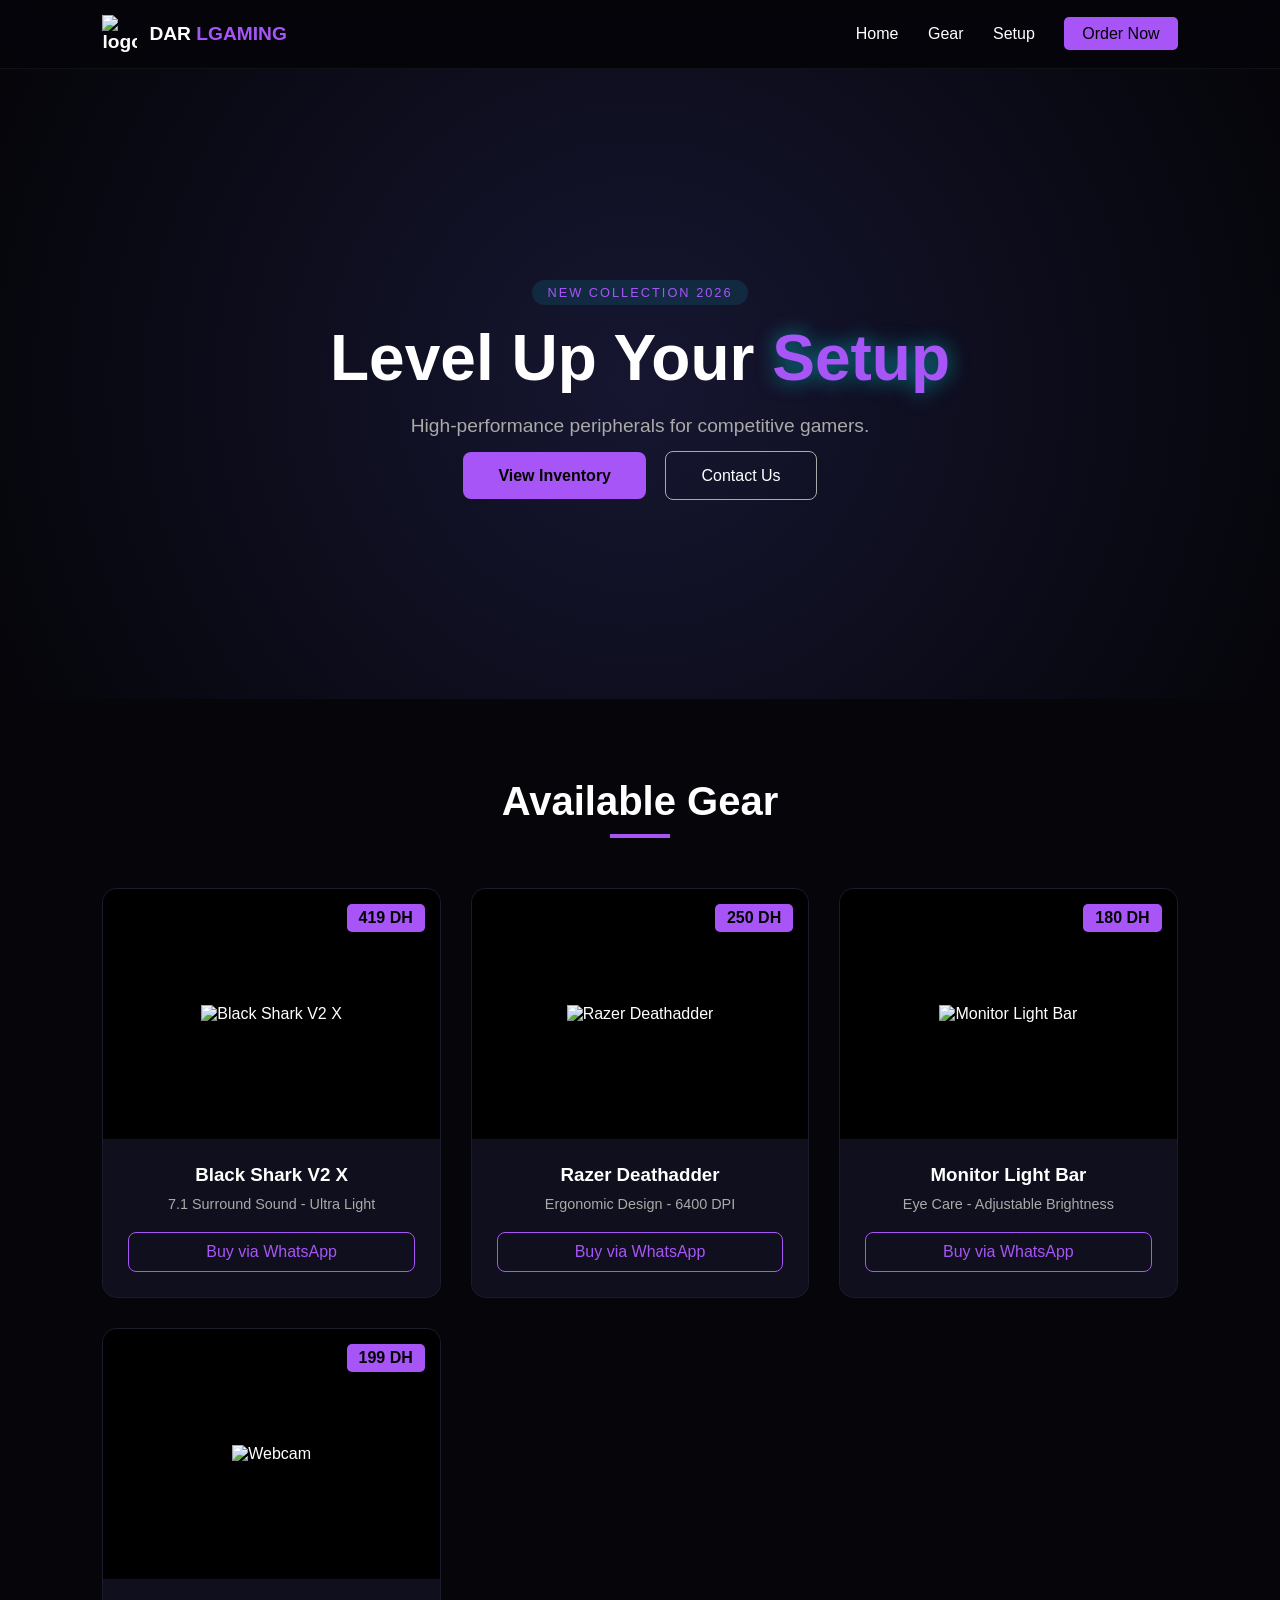
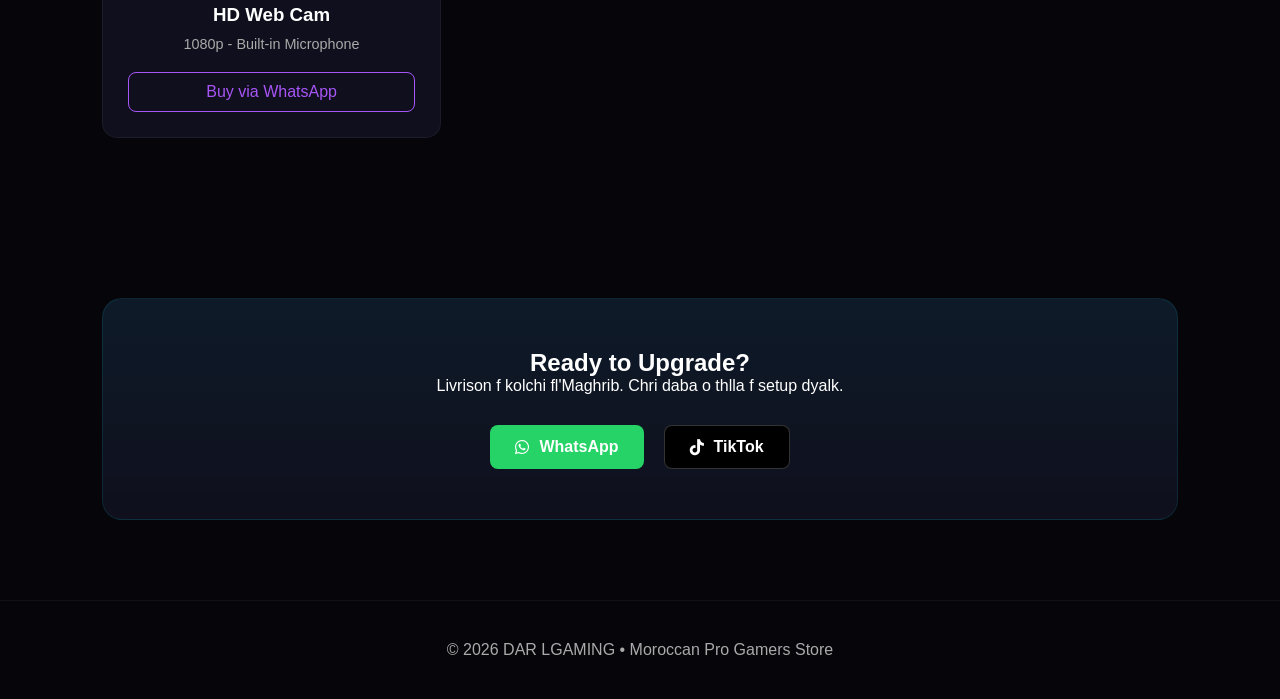
==== index.html @ 004c63e3 "Add files via upload" ====
<!DOCTYPE html>
<html lang="en">
<head>
    <link rel="icon" type="image/logo1.jpeg" href="images/logo1.jpeg">
    <meta charset="UTF-8">
    <meta name="viewport" content="width=device-width, initial-scale=1.0">
    <title>Dar Lgaming </title>
    <link rel="stylesheet" href="style.css">
    <link rel="stylesheet" href="https://cdnjs.cloudflare.com/ajax/libs/font-awesome/6.0.0/css/all.min.css">
</head>
<body>

    <header>
        <div class="logo">
            <img src="images/logo1.jpeg" alt="logo">
            <span>DAR <span class="accent">LGAMING</span></span>
        </div>
        <nav>
            <a href="#">Home</a>
            <a href="#gear">Gear</a>
            <a href="#setup">Setup</a>
            <a href="https://wa.me/212703261093" class="cta-nav" target="_blank">Order Now</a>
        </nav>
    </header>

    <section class="hero">
        <div class="hero-content">
            <span class="badge">New Collection 2026</span>
            <h1>Level Up Your <span class="glow-text">Setup</span></h1>
            <p>High-performance peripherals for competitive gamers.</p>
            <div class="hero-btns">
                <a href="#gear" class="btn-primary">View Inventory</a>
                <a href="#contact" class="btn-secondary">Contact Us</a>
            </div>
        </div>
    </section>

    <section class="inventory" id="gear">
        <div class="section-header">
            <h2>Available Gear</h2>
            <div class="underline"></div>
        </div>

        <div class="product-grid">
            <div class="product-card">
                <div class="product-img">
                    <img src="images/headsetrazer.png" alt="Black Shark V2 X">
                    <span class="price">419 DH</span>
                </div>
                <div class="product-info">
                    <h3>Black Shark V2 X</h3>
                    <p>7.1 Surround Sound - Ultra Light</p>
                    <a href="https://wa.me/212703261093?text=Bghit Black Shark V2 X" class="buy-btn">Buy via WhatsApp</a>
                </div>
            </div>

            <div class="product-card">
                <div class="product-img">
                    <img src="images/mouserazer.png" alt="Razer Deathadder">
                    <span class="price">250 DH</span>
                </div>
                <div class="product-info">
                    <h3>Razer Deathadder</h3>
                    <p>Ergonomic Design - 6400 DPI</p>
                    <a href="https://wa.me/212703261093?text=Bghit Razer Deathadder" class="buy-btn">Buy via WhatsApp</a>
                </div>
            </div>

            <div class="product-card">
                <div class="product-img">
                    <img src="images/monitorlightbar.png" alt="Monitor Light Bar">
                    <span class="price">180 DH</span>
                </div>
                <div class="product-info">
                    <h3>Monitor Light Bar</h3>
                    <p>Eye Care - Adjustable Brightness</p>
                    <a href="https://wa.me/212703261093?text=Bghit Light Bar" class="buy-btn">Buy via WhatsApp</a>
                </div>
            </div>

            <div class="product-card">
                <div class="product-img">
                    <img src="images/webcam.png" alt="Webcam">
                    <span class="price">199 DH</span>
                </div>
                <div class="product-info">
                    <h3>HD Web Cam</h3>
                    <p>1080p - Built-in Microphone</p>
                    <a href="https://wa.me/212703261093?text=Bghit Web Cam" class="buy-btn">Buy via WhatsApp</a>
                </div>
            </div>
        </div>
    </section>

   <section class="contact" id="contact">
    <div class="contact-card">
        <h2>Ready to Upgrade?</h2>
        <p>Livrison f kolchi fl'Maghrib. Chri daba o thlla f setup dyalk.</p>
        
        <div class="social-links">
            <a href="https://wa.me/212703261093" target="_blank" class="whatsapp-btn">
                <i class="fab fa-whatsapp"></i> WhatsApp
            </a>

            <a href="https://www.tiktok.com/@darlgaming01" target="_blank" class="tiktok-btn">
                <i class="fab fa-tiktok"></i> TikTok
            </a>
        </div>
    </div>
</section>

    <footer>
        <p>© 2026 DAR LGAMING • Moroccan Pro Gamers Store</p>
    </footer>

</body>
</html>
---- style.css ----
:root {
    --bg-color: #05050a;
    --card-bg: #0f0f1d;
    --accent: #a855f7;
    --text-main: #ffffff;
    --text-dim: #aaa;
    --transition: 0.3s ease;
}

* {
    margin: 0;
    padding: 0;
    box-sizing: border-box;
    font-family: 'Segoe UI', Roboto, sans-serif;
    scroll-behavior: smooth;
}

body {
    background: var(--bg-color);
    color: var(--text-main);
}

/* HEADER */
header {
    display: flex;
    justify-content: space-between;
    align-items: center;
    padding: 15px 8%;
    background: rgba(5, 5, 10, 0.9);
    backdrop-filter: blur(15px);
    position: sticky;
    top: 0;
    z-index: 1000;
    border-bottom: 1px solid rgba(255, 255, 255, 0.05);
}

.logo {
    display: flex;
    align-items: center;
    gap: 12px;
    font-size: 1.2rem;
    font-weight: 800;
}

.logo img { width: 35px; }
.accent { color: var(--accent); }

nav a {
    color: var(--text-main);
    text-decoration: none;
    margin-left: 25px;
    font-weight: 500;
    transition: var(--transition);
}

nav a:hover { color: var(--accent); }

.cta-nav {
    background: var(--accent);
    color: #000;
    padding: 8px 18px;
    border-radius: 5px;
}

/* HERO */
.hero {
    height: 70vh;
    background: radial-gradient(circle at center, #161631 0%, #05050a 100%);
    display: flex;
    align-items: center;
    justify-content: center;
    text-align: center;
    padding: 0 20px;
}

.badge {
    background: rgba(0, 245, 255, 0.1);
    color: var(--accent);
    padding: 5px 15px;
    border-radius: 20px;
    font-size: 0.8rem;
    text-transform: uppercase;
    letter-spacing: 2px;
}

.hero h1 {
    font-size: clamp(2.5rem, 6vw, 4rem);
    margin: 20px 0;
}

.glow-text {
    color: var(--accent);
    text-shadow: 0 0 20px rgba(0, 245, 255, 0.5);
}

.hero p {
    color: var(--text-dim);
    font-size: 1.2rem;
    margin-bottom: 30px;
}

.btn-primary {
    padding: 15px 35px;
    background: var(--accent);
    color: #000;
    text-decoration: none;
    font-weight: bold;
    border-radius: 8px;
    margin-right: 15px;
    transition: var(--transition);
}

.btn-secondary {
    padding: 15px 35px;
    border: 1px solid var(--text-dim);
    color: white;
    text-decoration: none;
    border-radius: 8px;
    transition: var(--transition);
}

.btn-primary:hover { transform: translateY(-3px); box-shadow: 0 10px 20px rgba(0, 245, 255, 0.3); }

/* INVENTORY GRID */
.inventory { padding: 80px 8%; }

.section-header {
    text-align: center;
    margin-bottom: 50px;
}

.section-header h2 { font-size: 2.5rem; }

.underline {
    width: 60px;
    height: 4px;
    background: var(--accent);
    margin: 10px auto;
}

.product-grid {
    display: grid;
    grid-template-columns: repeat(auto-fit, minmax(280px, 1fr));
    gap: 30px;
}

.product-card {
    background: var(--card-bg);
    border-radius: 15px;
    overflow: hidden;
    border: 1px solid rgba(255, 255, 255, 0.05);
    transition: var(--transition);
}

.product-card:hover {
    transform: translateY(-10px);
    border-color: var(--accent);
}

.product-img {
    height: 250px;
    background: #000;
    position: relative;
    display: flex;
    align-items: center;
    justify-content: center;
}

.product-img img {
    max-width: 80%;
    max-height: 80%;
    object-fit: contain;
}

.price {
    position: absolute;
    top: 15px;
    right: 15px;
    background: var(--accent);
    color: #000;
    font-weight: bold;
    padding: 5px 12px;
    border-radius: 5px;
}

.product-info { padding: 25px; text-align: center; }

.product-info h3 { margin-bottom: 10px; }

.product-info p {
    color: var(--text-dim);
    font-size: 0.9rem;
    margin-bottom: 20px;
}

.buy-btn {
    display: block;
    background: transparent;
    border: 1px solid var(--accent);
    color: var(--accent);
    text-decoration: none;
    padding: 10px;
    border-radius: 8px;
    transition: var(--transition);
}

.buy-btn:hover {
    background: var(--accent);
    color: #000;
}

/* CONTACT */
.contact { padding: 80px 8%; }
.contact-card {
    background: linear-gradient(rgba(0,245,255,0.05), rgba(0,0,0,0)), var(--card-bg);
    padding: 50px;
    border-radius: 20px;
    text-align: center;
    border: 1px solid rgba(0, 245, 255, 0.1);
}

.whatsapp-float-btn {
    display: inline-block;
    margin-top: 25px;
    background: #25D366;
    color: white;
    padding: 15px 30px;
    border-radius: 50px;
    text-decoration: none;
    font-weight: bold;
    font-size: 1.1rem;
}

footer {
    text-align: center;
    padding: 40px;
    border-top: 1px solid rgba(255, 255, 255, 0.05);
    color: var(--text-dim);
}
.social-links {
    display: flex;
    justify-content: center;
    gap: 20px;
    margin-top: 30px;
}

.whatsapp-btn, .tiktok-btn {
    display: flex;
    align-items: center;
    gap: 10px;
    padding: 12px 25px;
    border-radius: 8px; /* Khana normal kif knti baghi */
    text-decoration: none;
    font-weight: bold;
    font-size: 1rem;
    transition: var(--transition);
    color: white;
}

.whatsapp-btn {
    background-color: #25D366;
}

.tiktok-btn {
    background-color: #000;
    border: 1px solid rgba(255, 255, 255, 0.2);
}

.whatsapp-btn:hover, .tiktok-btn:hover {
    transform: translateY(-3px);
    box-shadow: 0 5px 15px rgba(0, 0, 0, 0.3);
}

/* Bach i-jiw wa7ed t-7t wa7ed f tilifoun */
@media (max-width: 768px) {
    .social-links {
        flex-direction: column;
        align-items: center;
    }
    .whatsapp-btn, .tiktok-btn {
        width: 100%;
        max-width: 250px;
        justify-content: center;
    }
}

/* --- RESPONSIVE SETTINGS --- */

@media (max-width: 768px) {
    /* 1. Header: sgher l-padding bach l-menu i-ban m-organisé */
    header {
        padding: 15px 5%;
    }

    .logo span {
        font-size: 0.9rem; /* sgher smya dyal shop chwiya */
    }

    nav a {
        margin-left: 10px;
        font-size: 0.75rem;
    }

    /* 2. Hero: sgher l-ktiba hit f tilifoun kat-welli kbira bezzaf */
    .hero {
        height: 60vh; /* qesser l-hero f mobile */
        clip-path: none; /* 7iyd l-zawiya m3wja f mobile bach t-bqa tswira bayna */
        padding-top: 50px;
    }

    .glow-text {
        font-size: 2rem; /* sgher l-ktiba dyal "Level Up Your Setup" */
    }

    .hero p {
        font-size: 0.9rem;
        padding: 0 15px;
    }

    .hero-btns {
        display: flex;
        flex-direction: column; /* buttons wa7ed t-7t wa7ed f mobile */
        gap: 15px;
        align-items: center;
    }

    .btn-primary {
        width: 80%; /* buttons i-welliw kbar */
        padding: 12px;
    }

    /* 3. Inventory: Cards i-welliw wa7ed t-7t wa7ed */
    .inventory {
        padding: 40px 5%;
    }

    .product-grid {
        grid-template-columns: 1fr; /* Card wa7da f kol ster */
        gap: 20px;
    }

    .product-card {
        clip-path: none; /* 7iyd l-zawiya m3wja l-cards f mobile bach l-content i-welli clear */
    }

    /* 4. Contact */
    .contact-card {
        padding: 30px 15px;
        clip-path: none;
    }
}
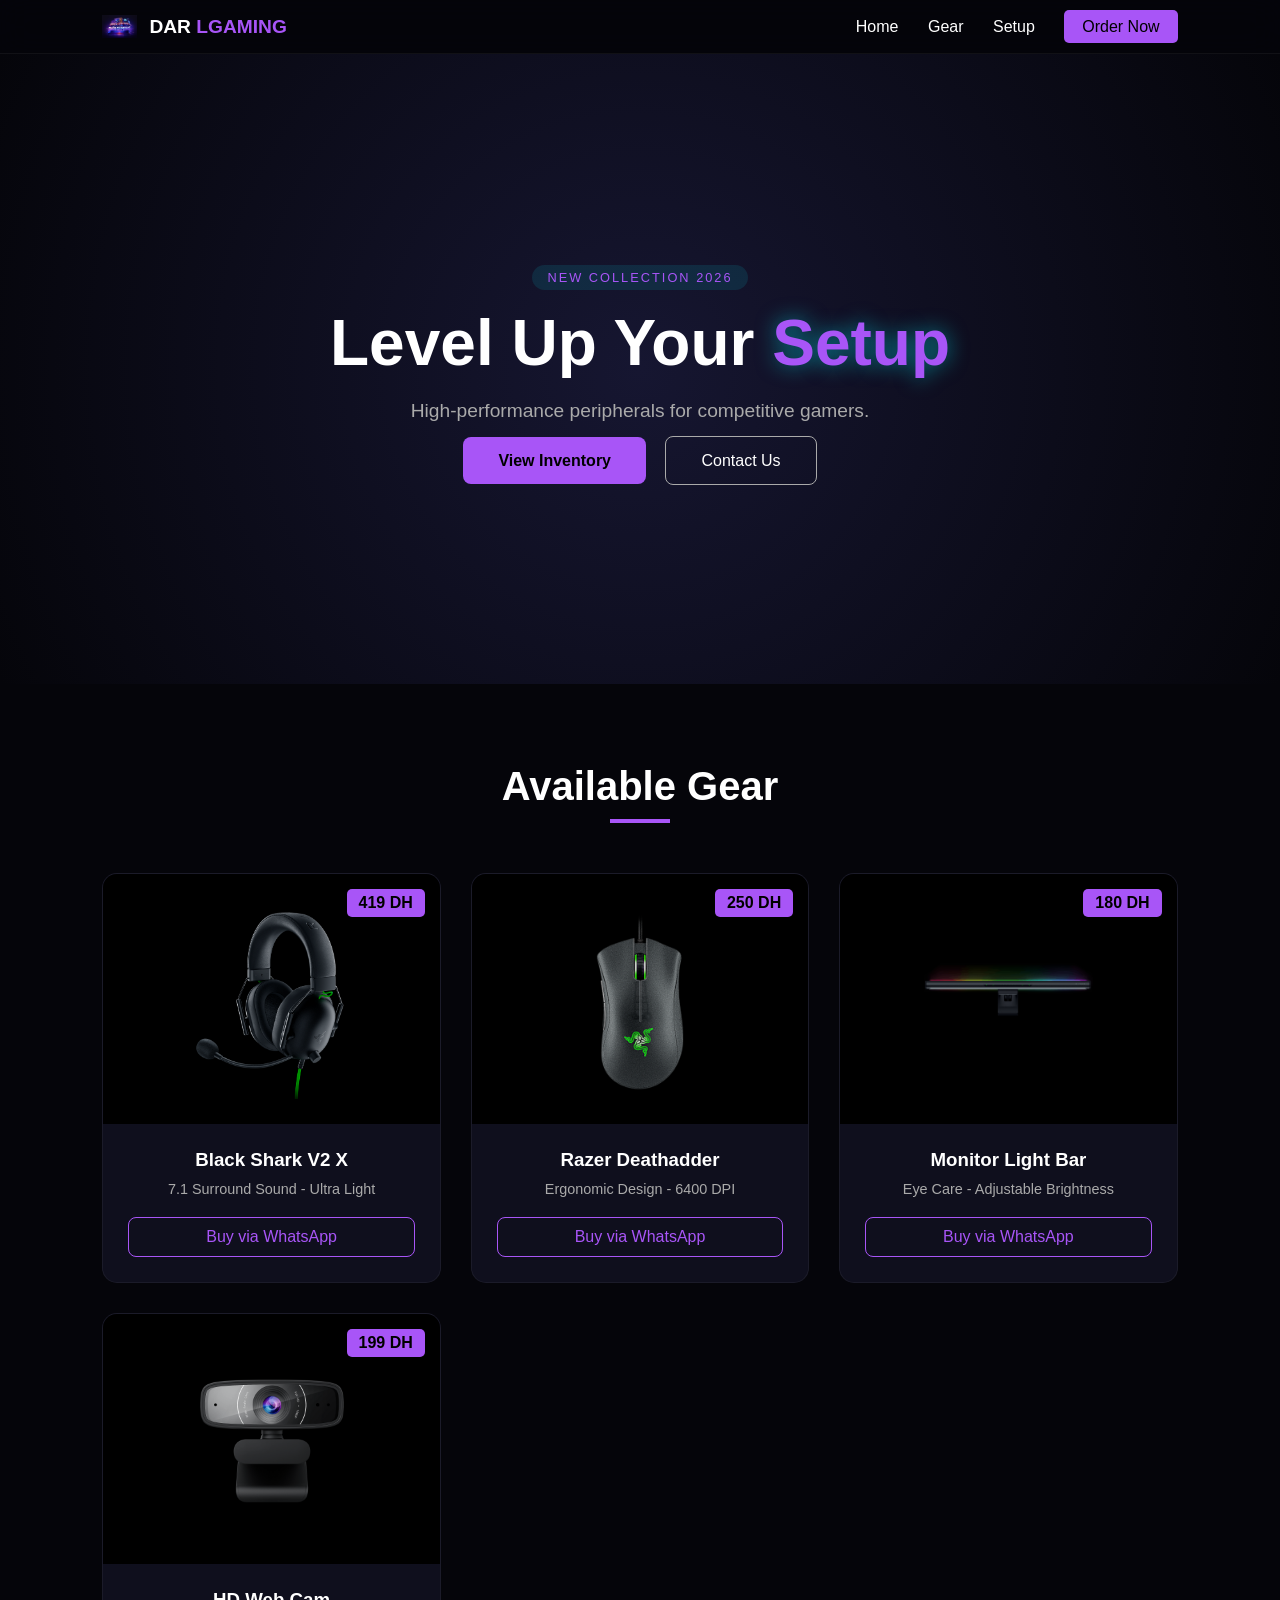
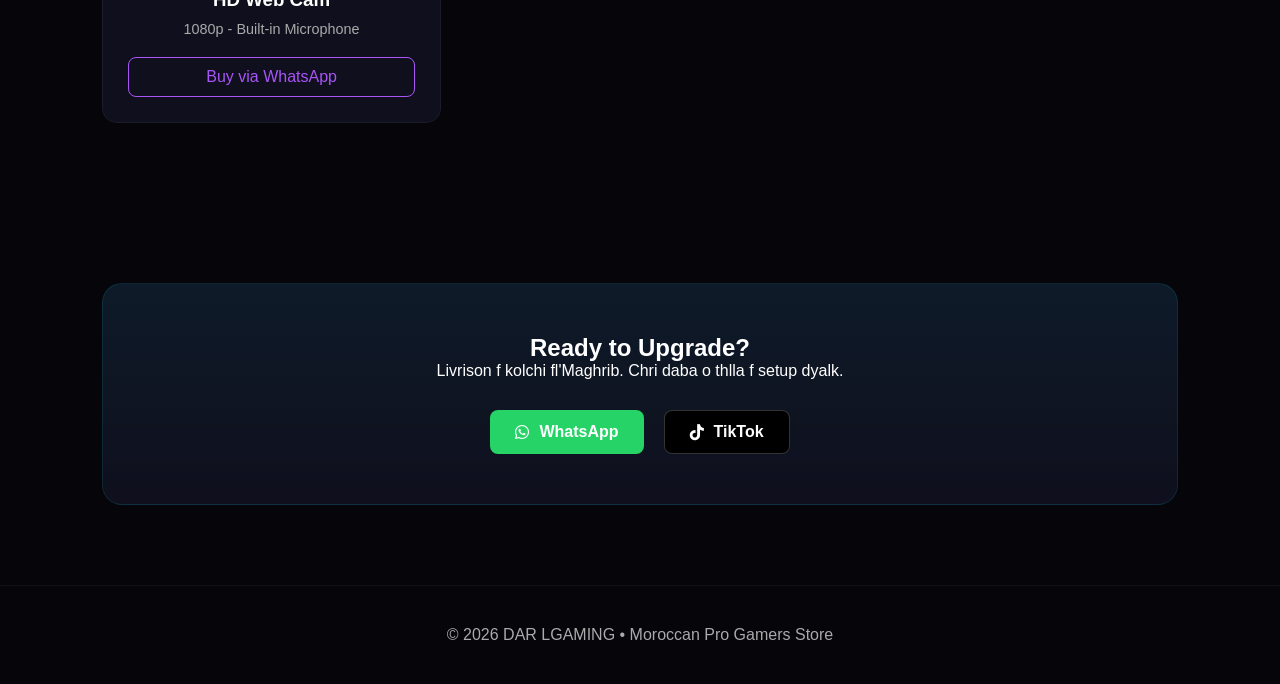
==== commit 89d2b30d: "Add files via upload" ====
--- a/index.html
+++ b/index.html
@@ -1,7 +1,7 @@
 <!DOCTYPE html>
 <html lang="en">
 <head>
-    <link rel="icon" type="image/logo1.jpeg" href="images/logo1.jpeg">
+    <link rel="icon" type="image/logo1.jpeg" href="logo1.jpeg">
     <meta charset="UTF-8">
     <meta name="viewport" content="width=device-width, initial-scale=1.0">
     <title>Dar Lgaming </title>
@@ -12,7 +12,7 @@
 
     <header>
         <div class="logo">
-            <img src="images/logo1.jpeg" alt="logo">
+            <img src="logo1.jpeg" alt="logo">
             <span>DAR <span class="accent">LGAMING</span></span>
         </div>
         <nav>
@@ -44,7 +44,7 @@
         <div class="product-grid">
             <div class="product-card">
                 <div class="product-img">
-                    <img src="images/headsetrazer.png" alt="Black Shark V2 X">
+                    <img src="headsetrazer.png" alt="Black Shark V2 X">
                     <span class="price">419 DH</span>
                 </div>
                 <div class="product-info">
@@ -56,7 +56,7 @@
 
             <div class="product-card">
                 <div class="product-img">
-                    <img src="images/mouserazer.png" alt="Razer Deathadder">
+                    <img src="mouserazer.png" alt="Razer Deathadder">
                     <span class="price">250 DH</span>
                 </div>
                 <div class="product-info">
@@ -68,7 +68,7 @@
 
             <div class="product-card">
                 <div class="product-img">
-                    <img src="images/monitorlightbar.png" alt="Monitor Light Bar">
+                    <img src="monitorlightbar.png" alt="Monitor Light Bar">
                     <span class="price">180 DH</span>
                 </div>
                 <div class="product-info">
@@ -80,7 +80,7 @@
 
             <div class="product-card">
                 <div class="product-img">
-                    <img src="images/webcam.png" alt="Webcam">
+                    <img src="webcam.png" alt="Webcam">
                     <span class="price">199 DH</span>
                 </div>
                 <div class="product-info">
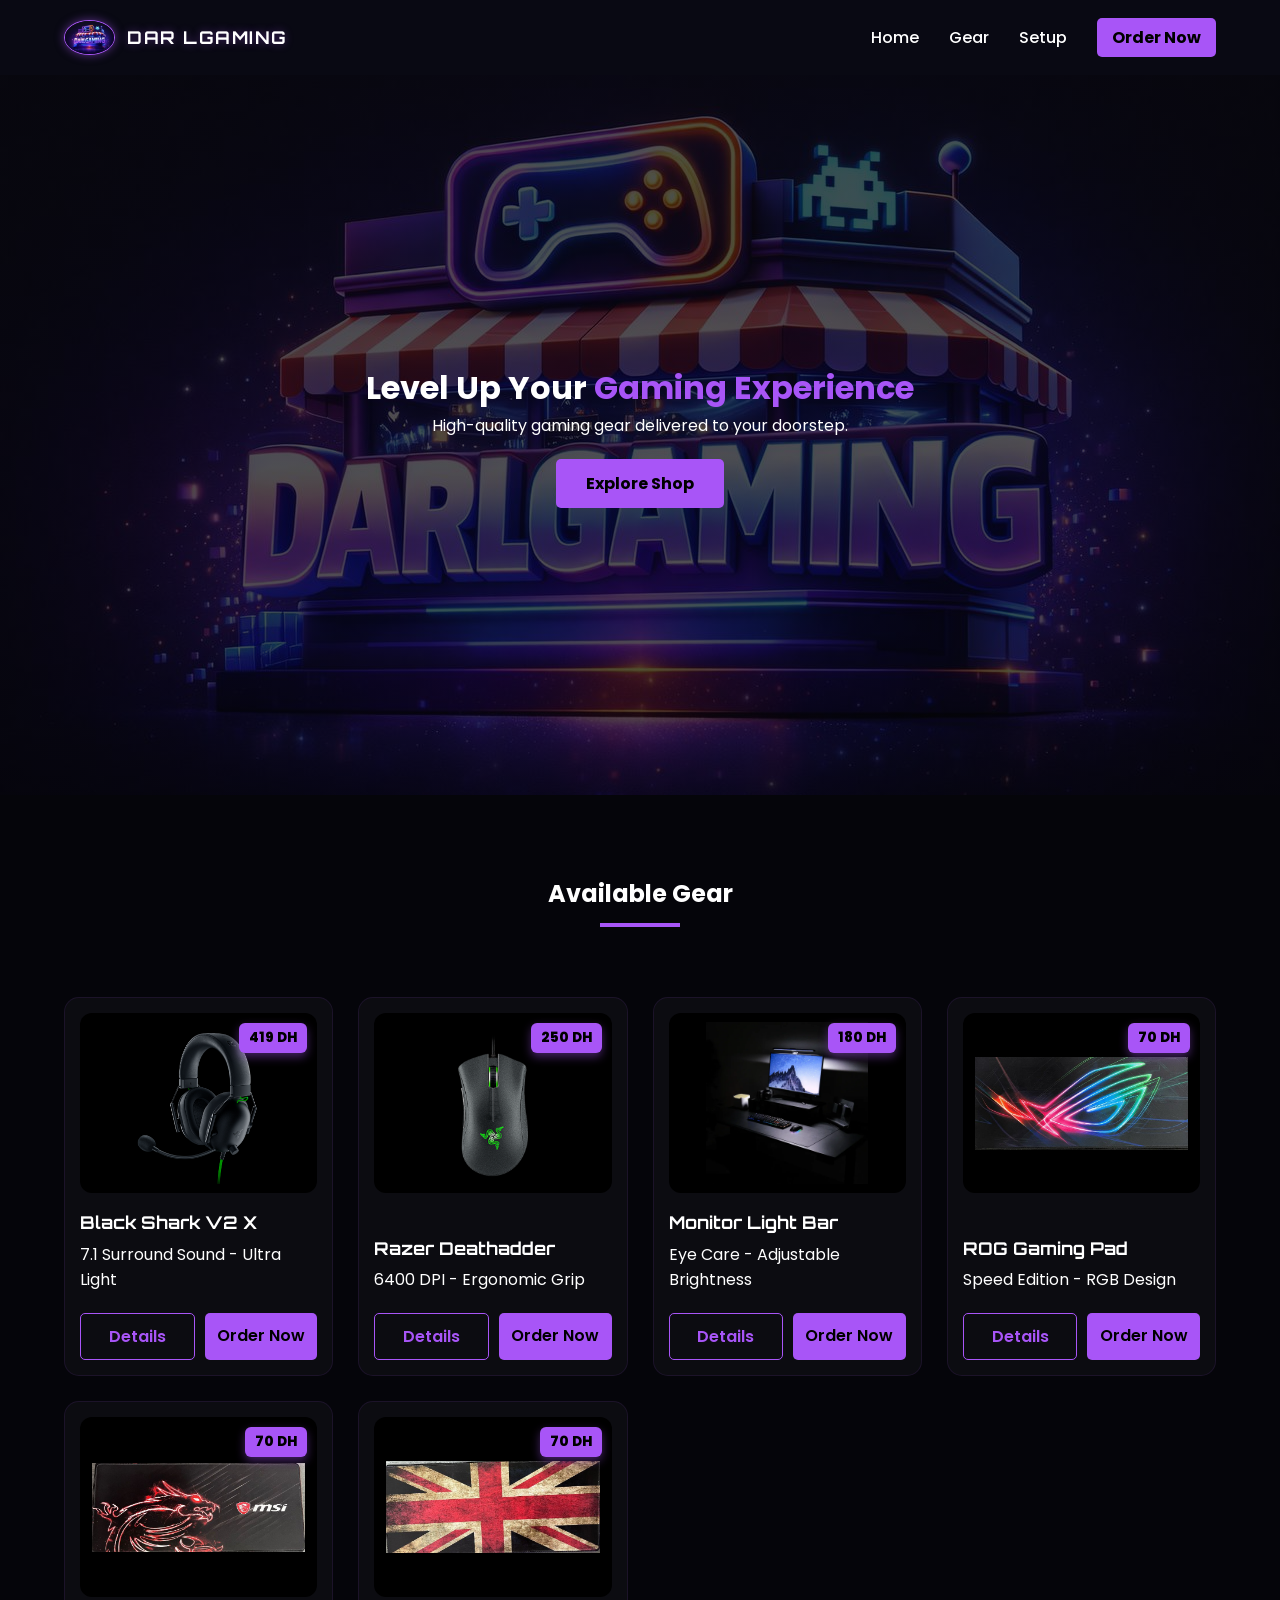
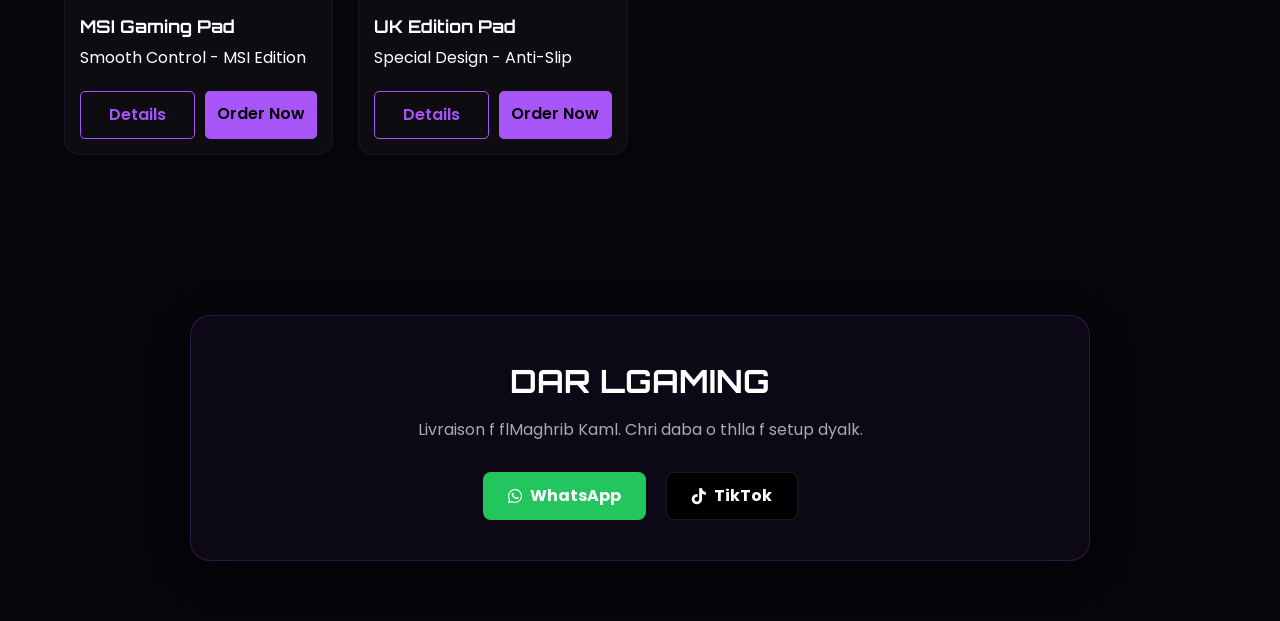
==== commit d62efd14: "Add files via upload" ====
--- a/index.html
+++ b/index.html
@@ -1,39 +1,34 @@
 <!DOCTYPE html>
 <html lang="en">
 <head>
-    <link rel="icon" type="image/logo1.jpeg" href="logo1.jpeg">
+    <link href="https://fonts.googleapis.com/css2?family=Orbitron:wght@700&display=swap" rel="stylesheet">
     <meta charset="UTF-8">
     <meta name="viewport" content="width=device-width, initial-scale=1.0">
-    <title>Dar Lgaming </title>
+    <title>Dar Lgaming - Level Up Your Setup</title>
     <link rel="stylesheet" href="style.css">
     <link rel="stylesheet" href="https://cdnjs.cloudflare.com/ajax/libs/font-awesome/6.0.0/css/all.min.css">
 </head>
 <body>
+    <nav>
+        <div class="logo">
+            <img src="logo1.jpeg" alt="Logo">
+            <span>DAR LGAMING</span>
+        </div>
+        <ul>
+            <li><a href="#home">Home</a></li>
+            <li><a href="#gear">Gear</a></li>
+            <li><a href="#setup">Setup</a></li>
+            <li><a href="https://wa.me/212703261093?text=Bonjour%20Dar%20Lgaming,%20bghit%20n-commander%20chi%20produit!" style="background:var(--accent); color:black; padding:8px 15px; border-radius:5px; font-weight:bold;">Order Now</a></li>
+        </ul>
+    </nav>
 
-    <header>
-        <div class="logo">
-            <img src="logo1.jpeg" alt="logo">
-            <span>DAR <span class="accent">LGAMING</span></span>
+    <header class="hero" id="home">
+        <div class="hero-content">
+            <h1>Level Up Your <span>Gaming Experience</span></h1>
+            <p>High-quality gaming gear delivered to your doorstep.</p>
+            <a href="#gear" class="cta-btn">Explore Shop</a>
         </div>
-        <nav>
-            <a href="#">Home</a>
-            <a href="#gear">Gear</a>
-            <a href="#setup">Setup</a>
-            <a href="https://wa.me/212703261093" class="cta-nav" target="_blank">Order Now</a>
-        </nav>
     </header>
-
-    <section class="hero">
-        <div class="hero-content">
-            <span class="badge">New Collection 2026</span>
-            <h1>Level Up Your <span class="glow-text">Setup</span></h1>
-            <p>High-performance peripherals for competitive gamers.</p>
-            <div class="hero-btns">
-                <a href="#gear" class="btn-primary">View Inventory</a>
-                <a href="#contact" class="btn-secondary">Contact Us</a>
-            </div>
-        </div>
-    </section>
 
     <section class="inventory" id="gear">
         <div class="section-header">
@@ -45,73 +40,110 @@
             <div class="product-card">
                 <div class="product-img">
                     <img src="headsetrazer.png" alt="Black Shark V2 X">
-                    <span class="price">419 DH</span>
+                    <span class="price-badge">419 DH</span>
                 </div>
                 <div class="product-info">
                     <h3>Black Shark V2 X</h3>
                     <p>7.1 Surround Sound - Ultra Light</p>
-                    <a href="https://wa.me/212703261093?text=Bghit Black Shark V2 X" class="buy-btn">Buy via WhatsApp</a>
+                    <div class="card-btns">
+                        <a href="headset.html" class="buy-btn details-btn">Details</a>
+                        <a href="order.html?name=Black%20Shark%20V2%20X&price=419&image=headsetrazer.png" class="buy-btn order-btn">Order Now</a>
+                    </div>
                 </div>
             </div>
 
             <div class="product-card">
                 <div class="product-img">
                     <img src="mouserazer.png" alt="Razer Deathadder">
-                    <span class="price">250 DH</span>
+                    <span class="price-badge">250 DH</span>
                 </div>
                 <div class="product-info">
                     <h3>Razer Deathadder</h3>
-                    <p>Ergonomic Design - 6400 DPI</p>
-                    <a href="https://wa.me/212703261093?text=Bghit Razer Deathadder" class="buy-btn">Buy via WhatsApp</a>
+                    <p>6400 DPI - Ergonomic Grip</p>
+                    <div class="card-btns">
+                        <a href="mouse.html" class="buy-btn details-btn">Details</a>
+                        <a href="order.html?name=Razer%20Deathadder&price=250&image=mouserazer.png" class="buy-btn order-btn">Order Now</a>
+                    </div>
                 </div>
             </div>
 
             <div class="product-card">
                 <div class="product-img">
                     <img src="monitorlightbar.png" alt="Monitor Light Bar">
-                    <span class="price">180 DH</span>
+                    <span class="price-badge">180 DH</span>
                 </div>
                 <div class="product-info">
                     <h3>Monitor Light Bar</h3>
                     <p>Eye Care - Adjustable Brightness</p>
-                    <a href="https://wa.me/212703261093?text=Bghit Light Bar" class="buy-btn">Buy via WhatsApp</a>
+                    <div class="card-btns">
+                        <a href="lightbar.html" class="buy-btn details-btn">Details</a>
+                        <a href="order.html?name=Monitor%20Light%20Bar&price=180&image=monitorlightbar.png" class="buy-btn order-btn">Order Now</a>
+                    </div>
                 </div>
             </div>
+          <div class="product-card">
+    <div class="product-img">
+        <img src="mousepad0.png" alt="ROG Mouse Pad">
+        <span class="price-badge">70 DH</span>
+    </div>
+    <div class="product-info">
+        <h3>ROG Gaming Pad</h3>
+        <p>Speed Edition - RGB Design</p>
+        <div class="card-btns">
+            <a href="mousepad.html?name=ROG%20Gaming%20Pad&img=mousepad0.png" class="buy-btn details-btn">Details</a>
+            <a href="order.html?name=ROG%20Gaming%20Pad&price=70&image=mousepad0.png" class="buy-btn order-btn">Order Now</a>
+        </div>
+    </div>
+</div>
 
-            <div class="product-card">
-                <div class="product-img">
-                    <img src="webcam.png" alt="Webcam">
-                    <span class="price">199 DH</span>
-                </div>
-                <div class="product-info">
-                    <h3>HD Web Cam</h3>
-                    <p>1080p - Built-in Microphone</p>
-                    <a href="https://wa.me/212703261093?text=Bghit Web Cam" class="buy-btn">Buy via WhatsApp</a>
-                </div>
-            </div>
+<div class="product-card">
+    <div class="product-img">
+        <img src="mousepad1.png" alt="MSI Mouse Pad">
+        <span class="price-badge">70 DH</span>
+    </div>
+    <div class="product-info">
+        <h3>MSI Gaming Pad</h3>
+        <p>Smooth Control - MSI Edition</p>
+        <div class="card-btns">
+            <a href="mousepad.html?name=MSI%20Gaming%20Pad&img=mousepad1.png" class="buy-btn details-btn">Details</a>
+            <a href="order.html?name=MSI%20Gaming%20Pad&price=70&image=mousepad1.png" class="buy-btn order-btn">Order Now</a>
+        </div>
+    </div>
+</div>
+
+<div class="product-card">
+    <div class="product-img">
+        <img src="mousepad2.png" alt="UK Flag Mouse Pad">
+        <span class="price-badge">70 DH</span>
+    </div>
+    <div class="product-info">
+        <h3>UK Edition Pad</h3>
+        <p>Special Design - Anti-Slip</p>
+        <div class="card-btns">
+            <a href="mousepad.html?name=UK%20Edition%20Pad&img=mousepad2.png" class="buy-btn details-btn">Details</a>
+            <a href="order.html?name=UK%20Edition%20Pad&price=70&image=mousepad2.png" class="buy-btn order-btn">Order Now</a>
+        </div>
+    </div>
+</div>
         </div>
     </section>
-
-   <section class="contact" id="contact">
-    <div class="contact-card">
-        <h2>Ready to Upgrade?</h2>
-        <p>Livrison f kolchi fl'Maghrib. Chri daba o thlla f setup dyalk.</p>
+   <section class="footer-section">
+    <div class="footer-container"> <div class="footer-content">
+            <h2>DAR LGAMING</h2>
+            <p>Livraison f flMaghrib Kaml. Chri daba o thlla f setup dyalk.</p>
+        </div>
         
-        <div class="social-links">
-            <a href="https://wa.me/212703261093" target="_blank" class="whatsapp-btn">
+        <div class="footer-btns">
+            <a href="https://wa.me/212703261093" target="_blank" class="footer-btn wa-btn">
                 <i class="fab fa-whatsapp"></i> WhatsApp
             </a>
-
-            <a href="https://www.tiktok.com/@darlgaming01" target="_blank" class="tiktok-btn">
+            <a href="https://www.tiktok.com/@darlgaming01" target="_blank" class="footer-btn tt-btn">
                 <i class="fab fa-tiktok"></i> TikTok
             </a>
         </div>
     </div>
 </section>
-
-    <footer>
-        <p>© 2026 DAR LGAMING • Moroccan Pro Gamers Store</p>
-    </footer>
-
+</div>
 </body>
-</html>+</html>
+    
--- a/style.css
+++ b/style.css
@@ -1,138 +1,101 @@
+@import url('https://fonts.googleapis.com/css2?family=Poppins:wght@300;400;600;700&display=swap');
+
+
 :root {
-    --bg-color: #05050a;
+    --bg: #05050a;
     --card-bg: #0f0f1d;
-    --accent: #a855f7;
-    --text-main: #ffffff;
-    --text-dim: #aaa;
-    --transition: 0.3s ease;
+    --accent: #a855f7; 
+    --text: #ffffff;
 }
 
 * {
     margin: 0;
     padding: 0;
     box-sizing: border-box;
-    font-family: 'Segoe UI', Roboto, sans-serif;
-    scroll-behavior: smooth;
+    font-family: 'Poppins', sans-serif;
 }
 
 body {
-    background: var(--bg-color);
-    color: var(--text-main);
-}
-
-/* HEADER */
-header {
+    background-color: var(--bg);
+    color: var(--text);
+    line-height: 1.6;
+    overflow-x: hidden;
+}
+
+/* Navbar Fix */
+nav {
     display: flex;
     justify-content: space-between;
     align-items: center;
-    padding: 15px 8%;
-    background: rgba(5, 5, 10, 0.9);
-    backdrop-filter: blur(15px);
+    padding: 20px 5%;
+    background: rgba(10, 10, 21, 0.95);
     position: sticky;
     top: 0;
     z-index: 1000;
-    border-bottom: 1px solid rgba(255, 255, 255, 0.05);
 }
 
 .logo {
     display: flex;
     align-items: center;
-    gap: 12px;
-    font-size: 1.2rem;
-    font-weight: 800;
-}
-
-.logo img { width: 35px; }
-.accent { color: var(--accent); }
-
-nav a {
-    color: var(--text-main);
+    gap: 10px;
+}
+
+.logo img {
+    width: 40px;
+    border-radius: 50%;
+}
+
+nav ul {
+    display: flex;
+    list-style: none;
+    gap: 30px;
+}
+
+nav ul li a {
+    color: var(--text);
     text-decoration: none;
-    margin-left: 25px;
     font-weight: 500;
-    transition: var(--transition);
-}
-
-nav a:hover { color: var(--accent); }
-
-.cta-nav {
-    background: var(--accent);
-    color: #000;
-    padding: 8px 18px;
-    border-radius: 5px;
-}
-
-/* HERO */
+}
+
+/* Hero Section Fix */
 .hero {
-    height: 70vh;
-    background: radial-gradient(circle at center, #161631 0%, #05050a 100%);
-    display: flex;
-    align-items: center;
-    justify-content: center;
-    text-align: center;
-    padding: 0 20px;
-}
-
-.badge {
-    background: rgba(0, 245, 255, 0.1);
+    height: 80vh;
+    background: linear-gradient(rgba(5, 5, 10, 0.7), rgba(5, 5, 10, 0.7)), url('logo1.jpeg'); /* Hna t-akked men smyet tswira */
+    background-size: cover;
+    background-position: center;
+    display: flex;
+    align-items: center;
+    justify-content: center;
+    text-align: center;
+}
+
+.hero h1 span {
     color: var(--accent);
-    padding: 5px 15px;
-    border-radius: 20px;
-    font-size: 0.8rem;
-    text-transform: uppercase;
-    letter-spacing: 2px;
-}
-
-.hero h1 {
-    font-size: clamp(2.5rem, 6vw, 4rem);
-    margin: 20px 0;
-}
-
-.glow-text {
-    color: var(--accent);
-    text-shadow: 0 0 20px rgba(0, 245, 255, 0.5);
-}
-
-.hero p {
-    color: var(--text-dim);
-    font-size: 1.2rem;
-    margin-bottom: 30px;
-}
-
-.btn-primary {
-    padding: 15px 35px;
+}
+
+.cta-btn {
+    display: inline-block;
+    padding: 12px 30px;
     background: var(--accent);
     color: #000;
     text-decoration: none;
+    border-radius: 5px;
     font-weight: bold;
-    border-radius: 8px;
-    margin-right: 15px;
-    transition: var(--transition);
-}
-
-.btn-secondary {
-    padding: 15px 35px;
-    border: 1px solid var(--text-dim);
-    color: white;
-    text-decoration: none;
-    border-radius: 8px;
-    transition: var(--transition);
-}
-
-.btn-primary:hover { transform: translateY(-3px); box-shadow: 0 10px 20px rgba(0, 245, 255, 0.3); }
-
-/* INVENTORY GRID */
-.inventory { padding: 80px 8%; }
+    margin-top: 20px;
+}
+
+/* Inventory & Grid Fix */
+.inventory {
+    padding: 80px 5%;
+}
 
 .section-header {
     text-align: center;
     margin-bottom: 50px;
 }
 
-.section-header h2 { font-size: 2.5rem; }
-
 .underline {
-    width: 60px;
+    width: 80px;
     height: 4px;
     background: var(--accent);
     margin: 10px auto;
@@ -140,212 +103,442 @@
 
 .product-grid {
     display: grid;
-    grid-template-columns: repeat(auto-fit, minmax(280px, 1fr));
+    grid-template-columns: repeat(auto-fit, minmax(300px, 1fr));
     gap: 30px;
 }
 
+/* 1. L-Card kamla t-welli k-7la b7al s-site */
 .product-card {
-    background: var(--card-bg);
+    background: rgba(255, 255, 255, 0.03); /* Background khfif bach t-ban l-card */
+    border: 1px solid rgba(168, 85, 247, 0.1); /* Border rqiiiiiq purple */
     border-radius: 15px;
+    padding: 15px;
+    transition: 0.4s ease;
+    display: flex;
+    flex-direction: column;
+    justify-content: space-between;
+}
+
+.product-img {
+    position: relative;
+    background: #000;
+    border-radius: 12px;
+    height: 180px; /* Rejja3na l-toul l-9dim li kan nadi */
+    display: flex;
+    align-items: center;
+    justify-content: center;
     overflow: hidden;
-    border: 1px solid rgba(255, 255, 255, 0.05);
-    transition: var(--transition);
-}
-
+    margin-bottom: 15px;
+}
+
+.product-img img {
+    /* Hadi hya l-aham: n-rejja3oha contain walakin b-misa7a akbar */
+    max-width: 90%;
+    max-height: 90%;
+    object-fit: contain; 
+    transition: 0.4s ease;
+}
+
+/* Fach k-tdouz b l-mouse */
+.product-card:hover .product-img img {
+    transform: scale(1.1);
+}
+
+/* Hover effect bach i-bān l-interraction */
 .product-card:hover {
-    transform: translateY(-10px);
-    border-color: var(--accent);
-}
-
-.product-img {
-    height: 250px;
-    background: #000;
-    position: relative;
-    display: flex;
-    align-items: center;
-    justify-content: center;
-}
-
-.product-img img {
-    max-width: 80%;
-    max-height: 80%;
-    object-fit: contain;
-}
-
-.price {
-    position: absolute;
-    top: 15px;
-    right: 15px;
+    background: rgba(168, 85, 247, 0.05);
+    border-color: rgba(168, 85, 247, 0.4);
+    transform: scale(1.05);
+    box-shadow: 0 10px 30px rgba(0, 0, 0, 0.5);
+}
+
+.product-info h3 {
+    font-size: 1.1rem;
+    color: #fff;
+    margin-bottom: 5px;
+    font-family: 'Orbitron', sans-serif; /* Hadik l-font li drna l-logo */
+}
+.product-card:hover .product-img {
+   transform: scale(1.1); /* Kat-kber chwya fach k-tdouz b l-mouse */
+}
+
+.price-badge {
+    position: absolute; /* Bach i-t-7at fou9 tswira */
+    top: 10px;
+    right: 10px;
+    background: var(--accent); /* Dak l-purple */
+    color: #000;
+    padding: 4px 10px;
+    border-radius: 6px;
+    font-weight: 800;
+    font-size: 0.85rem;
+    box-shadow: 0 4px 10px rgba(168, 85, 247, 0.4);
+    z-index: 10;
+}
+
+.card-btns {
+    display: flex;
+    gap: 10px;
+    margin-top: 20px;
+}
+
+.buy-btn {
+    flex: 1;
+    padding: 10px;
+    text-align: center;
+    text-decoration: none;
+    border-radius: 5px;
+    font-weight: 600;
+}
+
+.details-btn {
+    border: 1px solid var(--accent);
+    color: var(--accent);
+}
+
+.order-btn {
     background: var(--accent);
     color: #000;
+}
+
+/* Order Page Layout Fix */
+.checkout-wrapper {
+    display: flex;
+    justify-content: center;
+    gap: 30px;
+    padding: 50px 5%;
+    flex-wrap: wrap;
+    background: var(--bg);
+    min-height: 100vh;
+}
+
+.product-preview-card, .order-details-box {
+    background: var(--card-bg);
+    padding: 40px;
+    border-radius: 20px;
+    width: 100%;
+    max-width: 450px;
+}
+
+.input-field {
+    width: 100%;
+    padding: 12px;
+    background: #05050a;
+    border: 1px solid #333;
+    color: white;
+    border-radius: 8px;
+    margin-bottom: 15px;
+    outline: none;
+}
+/* Had l-code khass b l-card dyal tswira (l-isarr) */
+.product-preview-card {
+    display: flex;
+    flex-direction: column;
+    align-items: center;
+    justify-content: center;
+    text-align: center;
+}
+
+.product-preview-card img {
+    width: 100%;
+    max-width: 300px; /* Bach tswira mat-kberch bezzaf */
+    height: 300px;    /* Bach kolchi i-ji f nfs l-7ajm */
+    object-fit: contain; /* Hada houwa lli ghadi i-gadd l-casque w l-lightbar */
+    margin-bottom: 20px;
+    filter: drop-shadow(0 0 15px rgba(168, 85, 247, 0.2));
+}
+
+.product-preview-card h2 {
+    color: var(--text);
+    font-size: 1.8rem;
+    margin-bottom: 10px;
+}
+
+.price-large {
+    color: var(--accent);
+    font-size: 2rem;
     font-weight: bold;
-    padding: 5px 12px;
-    border-radius: 5px;
-}
-
-.product-info { padding: 25px; text-align: center; }
-
-.product-info h3 { margin-bottom: 10px; }
-
-.product-info p {
-    color: var(--text-dim);
+    margin-bottom: 20px;
+}
+
+/* Bach dok l-khdira (checkmarks) i-jiw m9addin */
+.trust-badges {
+    text-align: left;
+    width: 100%;
+    border-top: 1px solid rgba(255, 255, 255, 0.1);
+    padding-top: 20px;
+    color: #22c55e;
     font-size: 0.9rem;
-    margin-bottom: 20px;
-}
-
-.buy-btn {
-    display: block;
-    background: transparent;
-    border: 1px solid var(--accent);
+}
+.logo {
+    display: flex;
+    align-items: center;
+    gap: 12px;
+}
+
+.logo img {
+    height: 45px; /* Bach t-bqa m9adda f l-height */
+    width: auto;
+    border-radius: 50%;
+    border: 2px solid var(--accent);
+    box-shadow: 0 0 10px rgba(168, 85, 247, 0.5);
+}
+
+.logo span {
+    font-family: 'Orbitron', sans-serif;
+    font-size: 1.1rem; /* Sghrnaha bach t-ji elegant */
+    font-weight: 700;
+    letter-spacing: 1.5px; /* Na9ssna chwya bin l-7ourof */
+    color: #fff;
+    text-transform: uppercase;
+    /* Glow khafif m9ad */
+    text-shadow: 0 0 8px rgba(168, 85, 247, 0.4); 
+    transition: 0.3s ease;
+}
+
+.logo img {
+    height: 35px; 
+    width: auto;
+    border-radius: 50%;
+    border: 1.5px solid var(--accent);
+}
+
+.logo:hover span {
     color: var(--accent);
+    text-shadow: 0 0 12px rgba(168, 85, 247, 0.6);
+}
+.footer-btns {
+    display: flex;
+    justify-content: center;
+    gap: 15px;
+    margin-top: 20px;
+}
+
+.footer-btn {
+    display: flex;
+    align-items: center;
+    gap: 8px;
+    padding: 10px 25px;
+    border-radius: 8px;
     text-decoration: none;
-    padding: 10px;
-    border-radius: 8px;
-    transition: var(--transition);
-}
-
-.buy-btn:hover {
-    background: var(--accent);
-    color: #000;
-}
-
-/* CONTACT */
-.contact { padding: 80px 8%; }
-.contact-card {
-    background: linear-gradient(rgba(0,245,255,0.05), rgba(0,0,0,0)), var(--card-bg);
-    padding: 50px;
+    font-weight: 700;
+    transition: 0.3s;
+    color: white;
+}
+
+/* WhatsApp Green */
+.wa-btn {
+    background: #22c55e;
+}
+
+.wa-btn:hover {
+    background: #16a34a;
+    box-shadow: 0 0 15px rgba(34, 197, 94, 0.4);
+}
+
+/* TikTok Black */
+.tt-btn {
+    background: #000;
+    border: 1px solid rgba(255, 255, 255, 0.1);
+}
+
+.tt-btn:hover {
+    background: #111;
+    border-color: #fe2c55; /* TikTok Red Pink */
+    box-shadow: 0 0 15px rgba(254, 44, 85, 0.3);
+}
+.product-grid {
+    display: grid;
+    grid-template-columns: repeat(auto-fill, minmax(250px, 1fr)); /* Bach i-jiw m-sttfin mzyan */
+    gap: 25px;
+    padding: 20px 0;
+}
+.footer-section {
+    padding: 60px 5%;
+    display: flex;
+    justify-content: center;
+}
+
+.footer-container {
+    background: rgba(168, 85, 247, 0.05); /* Glow purple khfiiif */
+    border: 1px solid rgba(168, 85, 247, 0.2);
     border-radius: 20px;
-    text-align: center;
-    border: 1px solid rgba(0, 245, 255, 0.1);
-}
-
-.whatsapp-float-btn {
-    display: inline-block;
-    margin-top: 25px;
-    background: #25D366;
-    color: white;
-    padding: 15px 30px;
-    border-radius: 50px;
-    text-decoration: none;
-    font-weight: bold;
-    font-size: 1.1rem;
-}
-
-footer {
-    text-align: center;
     padding: 40px;
-    border-top: 1px solid rgba(255, 255, 255, 0.05);
-    color: var(--text-dim);
-}
-.social-links {
+    width: 100%;
+    max-width: 900px;
+    text-align: center;
+    box-shadow: 0 10px 40px rgba(0, 0, 0, 0.3);
+}
+
+.footer-content h2 {
+    font-family: 'Orbitron', sans-serif;
+    font-size: 2rem;
+    color: #fff;
+    margin-bottom: 10px;
+}
+
+.footer-content p {
+    color: #aaa;
+    margin-bottom: 30px;
+}
+
+.footer-btns {
     display: flex;
     justify-content: center;
     gap: 20px;
-    margin-top: 30px;
-}
-
-.whatsapp-btn, .tiktok-btn {
-    display: flex;
-    align-items: center;
-    gap: 10px;
-    padding: 12px 25px;
-    border-radius: 8px; /* Khana normal kif knti baghi */
-    text-decoration: none;
-    font-weight: bold;
-    font-size: 1rem;
-    transition: var(--transition);
-    color: white;
-}
-
-.whatsapp-btn {
-    background-color: #25D366;
-}
-
-.tiktok-btn {
-    background-color: #000;
-    border: 1px solid rgba(255, 255, 255, 0.2);
-}
-
-.whatsapp-btn:hover, .tiktok-btn:hover {
-    transform: translateY(-3px);
-    box-shadow: 0 5px 15px rgba(0, 0, 0, 0.3);
-}
-
-/* Bach i-jiw wa7ed t-7t wa7ed f tilifoun */
+    flex-wrap: wrap; /* Bach i-jiw mzyanin hta f phone */
+}
+/* Container l-kbira li jam3ahom */
+.checkout-wrapper {
+    display: flex;
+    flex-direction: row; /* I-jiw jneb l-jneb */
+    justify-content: center;
+    align-items: flex-start;
+    gap: 40px;
+    max-width: 1200px;
+    margin: 50px auto;
+    padding: 20px;
+}
+
+/* L-jiha dial l-produit */
+.product-preview-card {
+    flex: 1;
+    background: rgba(255, 255, 255, 0.03);
+    border: 1px solid rgba(168, 85, 247, 0.1);
+    border-radius: 20px;
+    padding: 30px;
+    text-align: center;
+}
+
+.product-preview-card img {
+    max-width: 100%;
+    height: 300px; /* T-9ad l-toul dial tswira */
+    object-fit: contain;
+}
+
+/* L-jiha dial l-form */
+.order-details-box {
+    flex: 1;
+    background: rgba(255, 255, 255, 0.03);
+    border: 1px solid rgba(168, 85, 247, 0.1);
+    border-radius: 20px;
+    padding: 30px;
+}
+
+/* Responsive: mlli i-koun telfon sghir */
 @media (max-width: 768px) {
-    .social-links {
-        flex-direction: column;
+    .checkout-wrapper {
+        flex-direction: column; /* I-welli wa7ed fo9 wa7ed f telfon */
         align-items: center;
     }
-    .whatsapp-btn, .tiktok-btn {
+    
+    .product-preview-card, .order-details-box {
         width: 100%;
-        max-width: 250px;
-        justify-content: center;
     }
 }
-
-/* --- RESPONSIVE SETTINGS --- */
+.details-page {
+    background: #05050a;
+    color: white;
+    min-height: 100vh;
+    display: flex;
+    align-items: center;
+    justify-content: center;
+}
+
+.details-container {
+    display: grid;
+    grid-template-columns: 1fr 1fr; /* K-i-9sem l-paja 3la 2 */
+    gap: 50px;
+    max-width: 1100px;
+    padding: 40px;
+    background: rgba(255, 255, 255, 0.02);
+    border: 1px solid rgba(168, 85, 247, 0.1);
+    border-radius: 30px;
+    backdrop-filter: blur(10px);
+}
+
+.product-visual img {
+    width: 100%;
+    height: auto;
+    filter: drop-shadow(0 0 20px rgba(168, 85, 247, 0.3)); /* Glow dial RGB */
+}
+
+.category-tag {
+    color: #a855f7;
+    text-transform: uppercase;
+    letter-spacing: 2px;
+    font-size: 0.8rem;
+}
+
+.product-title {
+    font-size: 3rem;
+    margin: 10px 0;
+    background: linear-gradient(to right, #fff, #a855f7);
+    -webkit-background-clip: text;
+    -webkit-text-fill-color: transparent;
+}
+
+.specs-grid {
+    display: grid;
+    grid-template-columns: repeat(3, 1fr);
+    gap: 15px;
+    margin: 25px 0;
+}
+
+.spec-item {
+    background: rgba(255, 255, 255, 0.05);
+    padding: 10px;
+    border-radius: 10px;
+    font-size: 0.9rem;
+    text-align: center;
+}
+
+.buy-now-btn {
+    display: block;
+    background: #a855f7;
+    color: white;
+    text-decoration: none;
+    padding: 15px 30px;
+    border-radius: 12px;
+    text-align: center;
+    font-weight: bold;
+    transition: 0.3s;
+}
+
+.buy-now-btn:hover {
+    box-shadow: 0 0 20px rgba(168, 85, 247, 0.5);
+    transform: translateY(-3px);
+}
+
+.details-page-wrapper {
+    display: flex;
+    justify-content: center; 
+    align-items: center;     
+    min-height: 100vh;       
+    background-color: var(--bg);
+    padding: 20px;
+}
+
+.details-container {
+    display: flex;
+    flex-direction: row;     
+    justify-content: center; 
+    align-items: center;
+    gap: 50px;              
+    max-width: 1200px;       
+    width: 90%;              
+    margin: auto;           
+    background: rgba(255, 255, 255, 0.02);
+    padding: 40px;
+    border-radius: 30px;
+    border: 1px solid rgba(168, 85, 247, 0.1);
+    backdrop-filter: blur(10px);
+}
 
 @media (max-width: 768px) {
-    /* 1. Header: sgher l-padding bach l-menu i-ban m-organisé */
-    header {
-        padding: 15px 5%;
-    }
-
-    .logo span {
-        font-size: 0.9rem; /* sgher smya dyal shop chwiya */
-    }
-
-    nav a {
-        margin-left: 10px;
-        font-size: 0.75rem;
-    }
-
-    /* 2. Hero: sgher l-ktiba hit f tilifoun kat-welli kbira bezzaf */
-    .hero {
-        height: 60vh; /* qesser l-hero f mobile */
-        clip-path: none; /* 7iyd l-zawiya m3wja f mobile bach t-bqa tswira bayna */
-        padding-top: 50px;
-    }
-
-    .glow-text {
-        font-size: 2rem; /* sgher l-ktiba dyal "Level Up Your Setup" */
-    }
-
-    .hero p {
-        font-size: 0.9rem;
-        padding: 0 15px;
-    }
-
-    .hero-btns {
-        display: flex;
-        flex-direction: column; /* buttons wa7ed t-7t wa7ed f mobile */
-        gap: 15px;
-        align-items: center;
-    }
-
-    .btn-primary {
-        width: 80%; /* buttons i-welliw kbar */
-        padding: 12px;
-    }
-
-    /* 3. Inventory: Cards i-welliw wa7ed t-7t wa7ed */
-    .inventory {
-        padding: 40px 5%;
-    }
-
-    .product-grid {
-        grid-template-columns: 1fr; /* Card wa7da f kol ster */
-        gap: 20px;
-    }
-
-    .product-card {
-        clip-path: none; /* 7iyd l-zawiya m3wja l-cards f mobile bach l-content i-welli clear */
-    }
-
-    /* 4. Contact */
-    .contact-card {
-        padding: 30px 15px;
-        clip-path: none;
+    .details-container {
+        flex-direction: column; 
+        text-align: center;
+        gap: 30px;
     }
 }
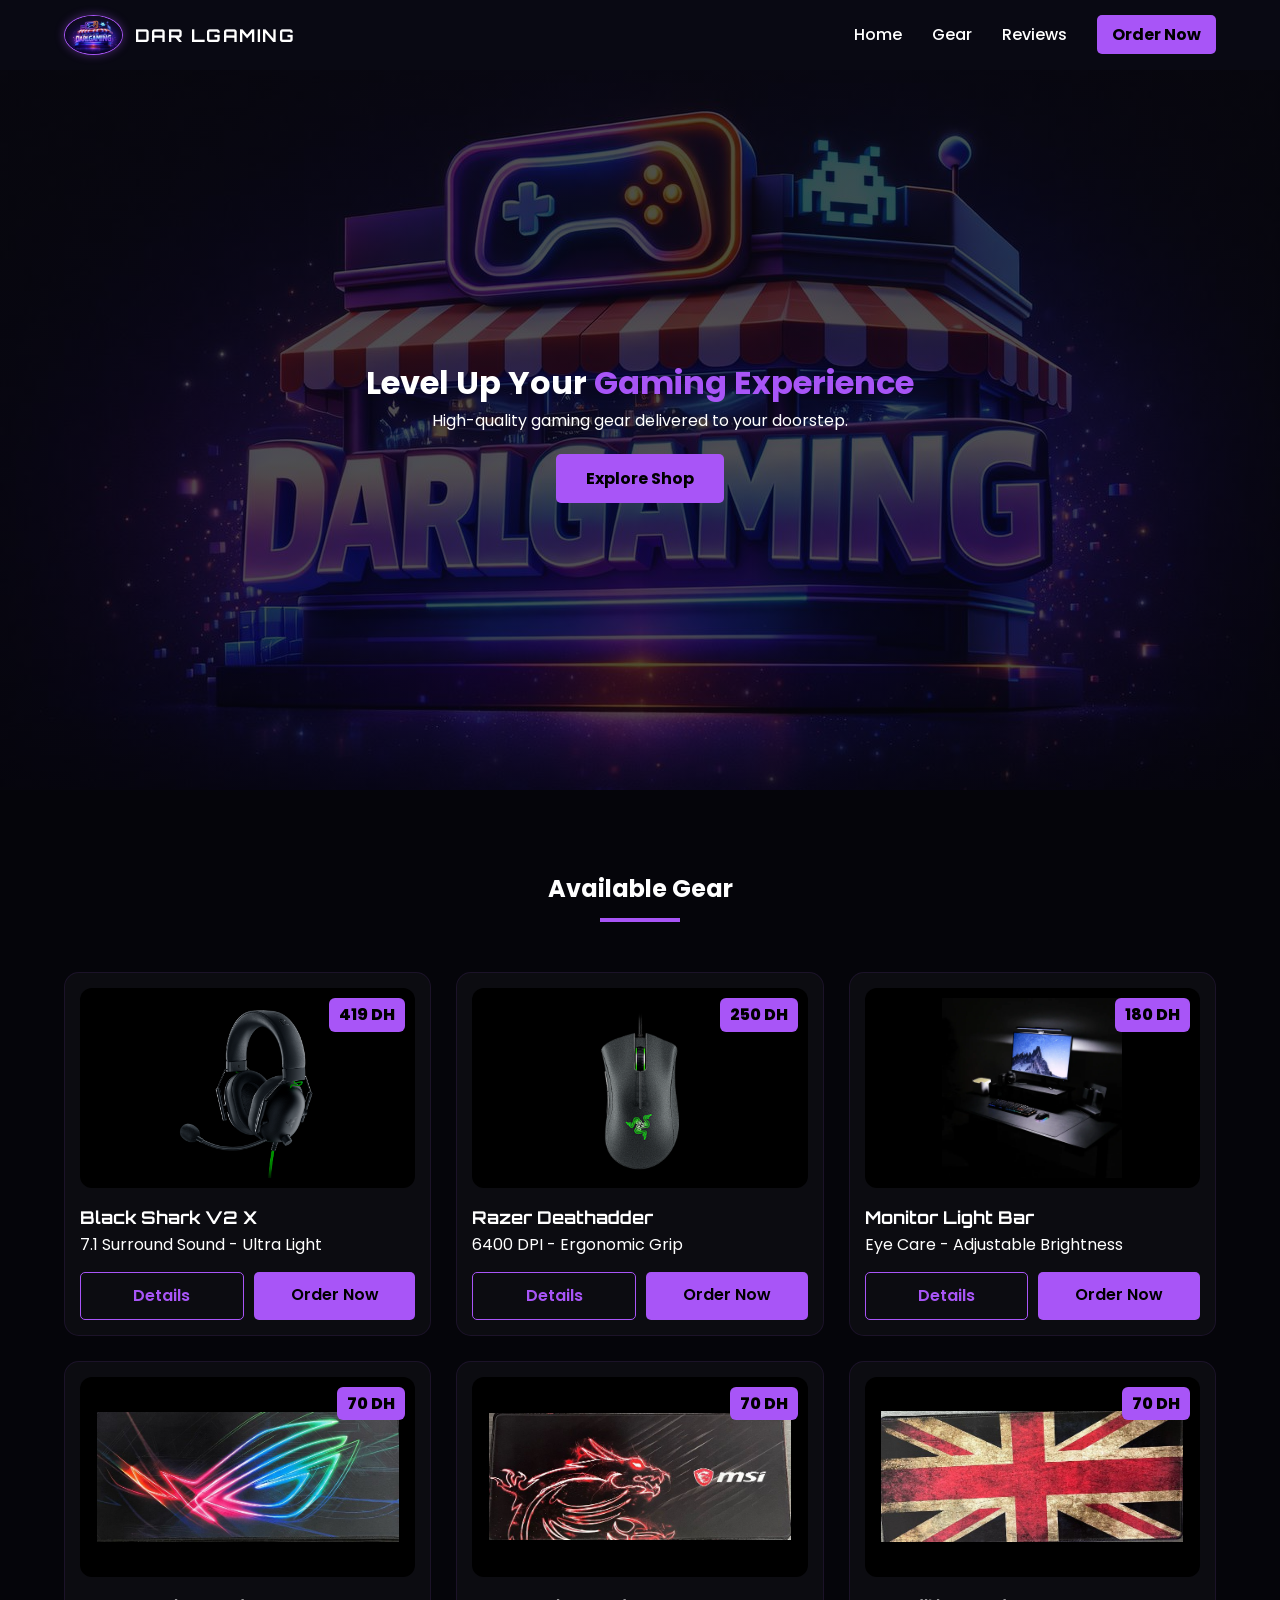
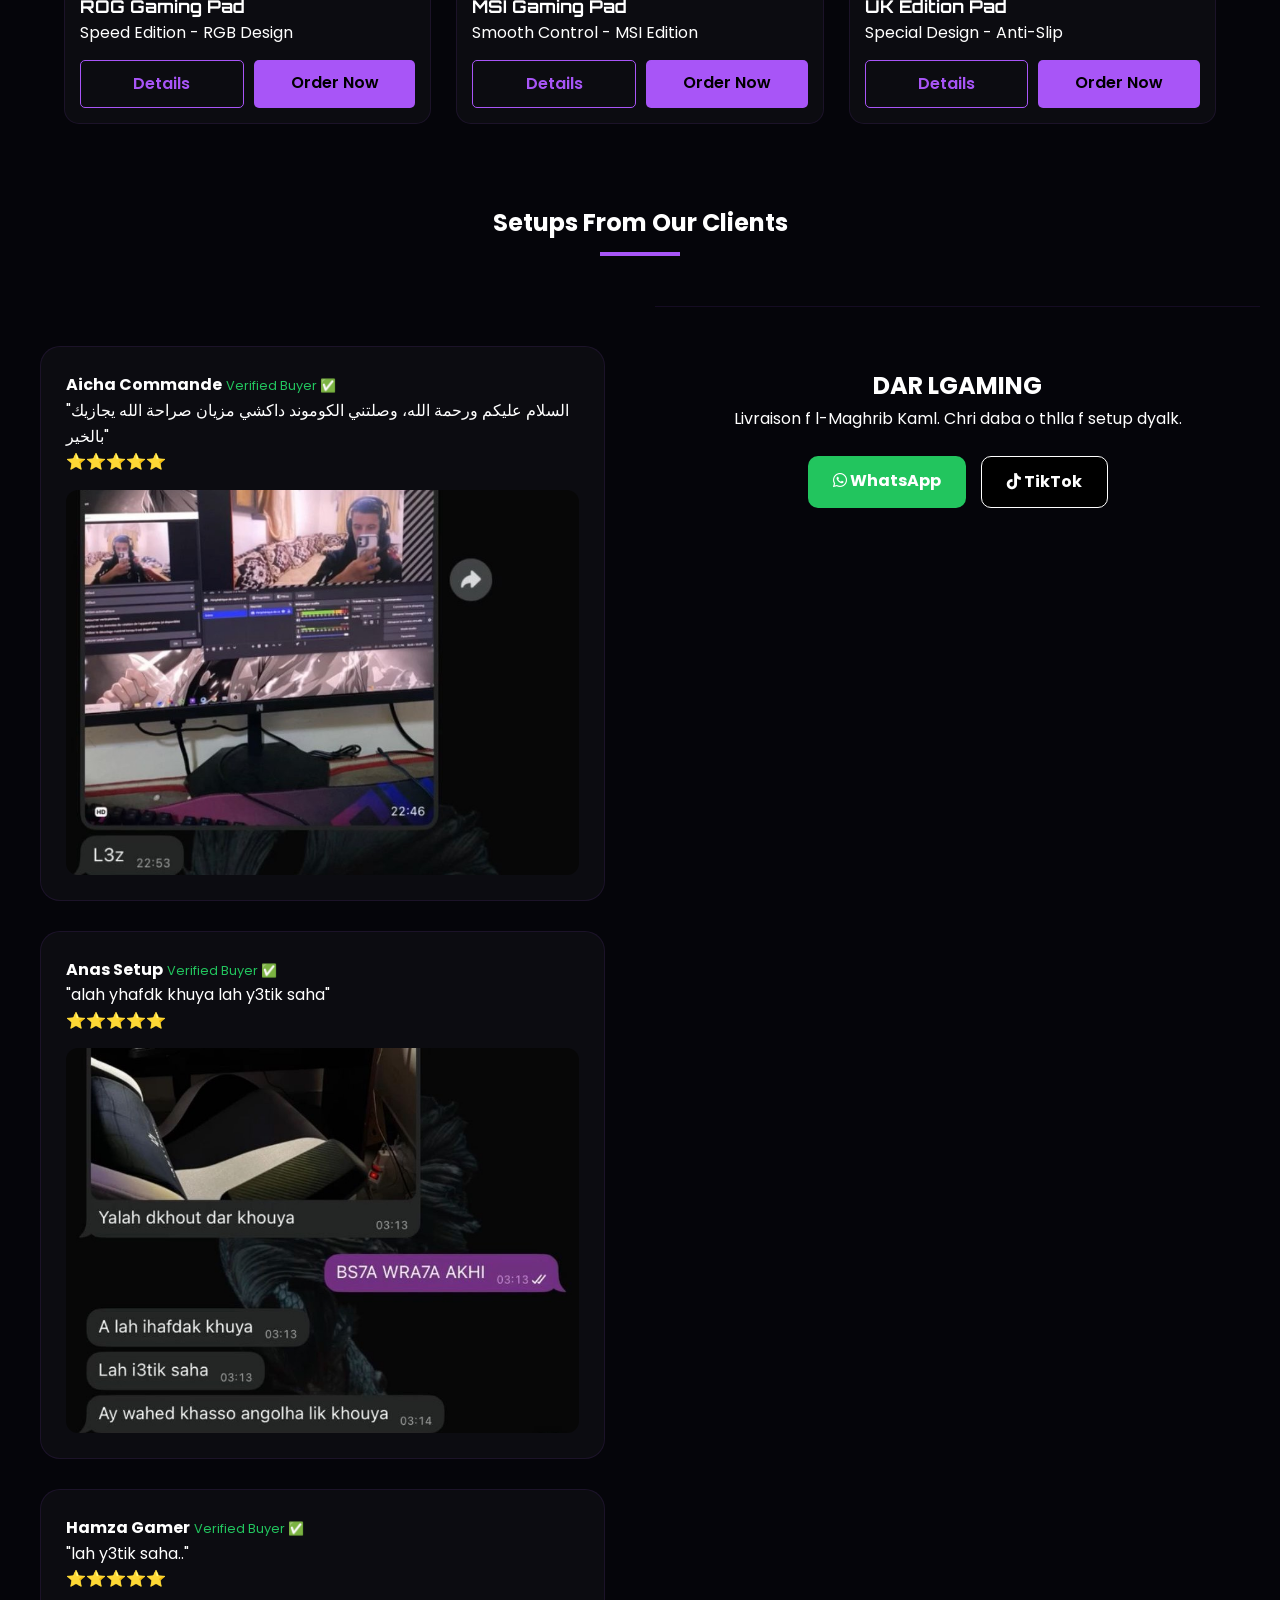
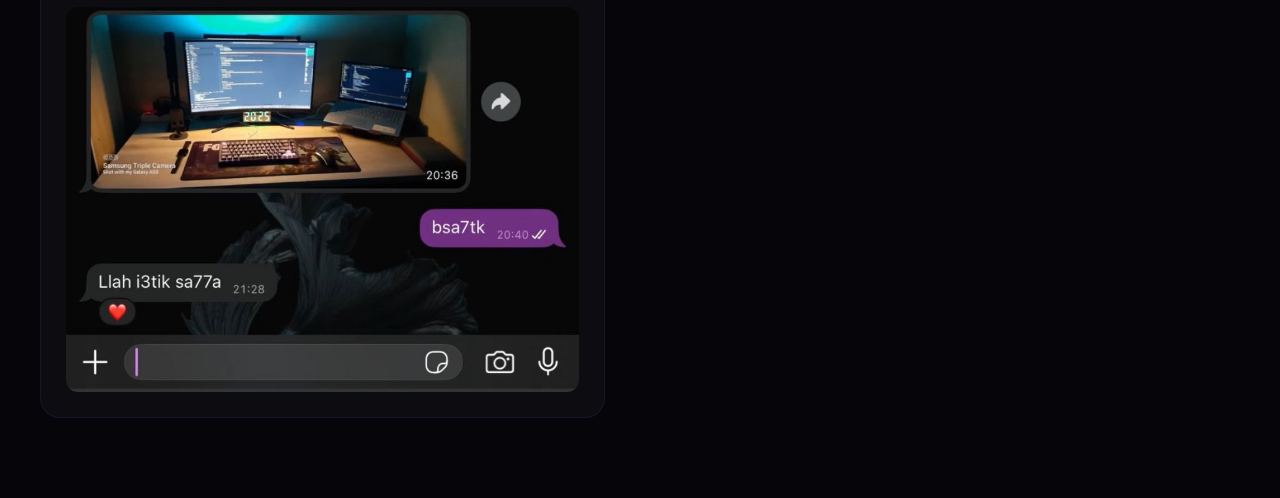
==== commit 7c5283fe: "Add files via upload" ====
--- a/index.html
+++ b/index.html
@@ -1,7 +1,7 @@
 <!DOCTYPE html>
 <html lang="en">
 <head>
-    <link href="https://fonts.googleapis.com/css2?family=Orbitron:wght@700&display=swap" rel="stylesheet">
+    <link href="https://fonts.googleapis.com/css2?family=Orbitron:wght@700&family=Poppins:wght@300;400;600;700&display=swap" rel="stylesheet">
     <meta charset="UTF-8">
     <meta name="viewport" content="width=device-width, initial-scale=1.0">
     <title>Dar Lgaming - Level Up Your Setup</title>
@@ -17,8 +17,7 @@
         <ul>
             <li><a href="#home">Home</a></li>
             <li><a href="#gear">Gear</a></li>
-            <li><a href="#setup">Setup</a></li>
-            <li><a href="https://wa.me/212703261093?text=Bonjour%20Dar%20Lgaming,%20bghit%20n-commander%20chi%20produit!" style="background:var(--accent); color:black; padding:8px 15px; border-radius:5px; font-weight:bold;">Order Now</a></li>
+            <li><a href="#reviews">Reviews</a></li> <li><a href="https://wa.me/212703261093?text=Bonjour%20Dar%20Lgaming,%20bghit%20n-commander%20chi%20produit!" style="background:var(--accent); color:black; padding:8px 15px; border-radius:5px; font-weight:bold;">Order Now</a></li>
         </ul>
     </nav>
 
@@ -81,69 +80,122 @@
                     </div>
                 </div>
             </div>
-          <div class="product-card">
-    <div class="product-img">
-        <img src="mousepad0.png" alt="ROG Mouse Pad">
-        <span class="price-badge">70 DH</span>
-    </div>
-    <div class="product-info">
-        <h3>ROG Gaming Pad</h3>
-        <p>Speed Edition - RGB Design</p>
-        <div class="card-btns">
-            <a href="mousepad.html?name=ROG%20Gaming%20Pad&img=mousepad0.png" class="buy-btn details-btn">Details</a>
-            <a href="order.html?name=ROG%20Gaming%20Pad&price=70&image=mousepad0.png" class="buy-btn order-btn">Order Now</a>
-        </div>
-    </div>
+
+            <div class="product-card">
+                <div class="product-img">
+                    <img src="mousepad0.png" alt="ROG Mouse Pad">
+                    <span class="price-badge">70 DH</span>
+                </div>
+                <div class="product-info">
+                    <h3>ROG Gaming Pad</h3>
+                    <p>Speed Edition - RGB Design</p>
+                    <div class="card-btns">
+                        <a href="mousepad.html?name=ROG%20Gaming%20Pad&img=mousepad0.png" class="buy-btn details-btn">Details</a>
+                        <a href="order.html?name=ROG%20Gaming%20Pad&price=70&image=mousepad0.png" class="buy-btn order-btn">Order Now</a>
+                    </div>
+                </div>
+            </div>
+
+            <div class="product-card">
+                <div class="product-img">
+                    <img src="mousepad1.png" alt="MSI Mouse Pad">
+                    <span class="price-badge">70 DH</span>
+                </div>
+                <div class="product-info">
+                    <h3>MSI Gaming Pad</h3>
+                    <p>Smooth Control - MSI Edition</p>
+                    <div class="card-btns">
+                        <a href="mousepad.html?name=MSI%20Gaming%20Pad&img=mousepad1.png" class="buy-btn details-btn">Details</a>
+                        <a href="order.html?name=MSI%20Gaming%20Pad&price=70&image=mousepad1.png" class="buy-btn order-btn">Order Now</a>
+                    </div>
+                </div>
+            </div>
+
+            <div class="product-card">
+                <div class="product-img">
+                    <img src="mousepad2.png" alt="UK Flag Mouse Pad">
+                    <span class="price-badge">70 DH</span>
+                </div>
+                <div class="product-info">
+                    <h3>UK Edition Pad</h3>
+                    <p>Special Design - Anti-Slip</p>
+                    <div class="card-btns">
+                        <a href="mousepad.html?name=UK%20Edition%20Pad&img=mousepad2.png" class="buy-btn details-btn">Details</a>
+                        <a href="order.html?name=UK%20Edition%20Pad&price=70&image=mousepad2.png" class="buy-btn order-btn">Order Now</a>
+                    </div>
+                </div>
+            </div>
+        </div>
+    </section>
+
+    <section class="reviews-section" id="reviews">
+    <div class="section-header">
+        <h2>Setups From Our Clients</h2>
+        <div class="underline"></div>
+    </div>
+    
+    <div class="reviews-container">
+   <div class="reviews-container">
+
+    <div class="review-card">
+        <div class="user-info">
+            <strong>Aicha Commande</strong>
+            <span style="color: var(--green); font-size: 0.8rem;">Verified Buyer ✅</span>
+        </div>
+        <div class="review-text">
+            <p>"السلام عليكم ورحمة الله، وصلتني الكوموند داكشي مزيان صراحة الله يجازيك بالخير"</p>
+            <div class="stars">⭐⭐⭐⭐⭐</div>
+        </div>
+        <div class="setup-img">
+            <img src="review4.jpeg" alt="Setup">
+        </div>
+    </div>
+
+    <div class="review-card">
+        <div class="user-info">
+            <strong>Anas Setup</strong>
+            <span style="color: var(--green); font-size: 0.8rem;">Verified Buyer ✅</span>
+        </div>
+        <div class="review-text">
+            <p>"alah yhafdk khuya lah y3tik saha"</p>
+            <div class="stars">⭐⭐⭐⭐⭐</div>
+        </div>
+        <div class="setup-img">
+            <img src="review2.jpeg" alt="Setup">
+        </div>
+    </div>
+
+    <div class="review-card">
+        <div class="user-info">
+            <strong>Hamza Gamer</strong>
+            <span style="color: var(--green); font-size: 0.8rem;">Verified Buyer ✅</span>
+        </div>
+        <div class="review-text">
+            <p>"lah y3tik saha.."</p>
+            <div class="stars">⭐⭐⭐⭐⭐</div>
+        </div>
+        <div class="setup-img">
+            <img src="review3.jpeg" alt="Setup">
+        </div>
+    </div>
+
 </div>
 
-<div class="product-card">
-    <div class="product-img">
-        <img src="mousepad1.png" alt="MSI Mouse Pad">
-        <span class="price-badge">70 DH</span>
-    </div>
-    <div class="product-info">
-        <h3>MSI Gaming Pad</h3>
-        <p>Smooth Control - MSI Edition</p>
-        <div class="card-btns">
-            <a href="mousepad.html?name=MSI%20Gaming%20Pad&img=mousepad1.png" class="buy-btn details-btn">Details</a>
-            <a href="order.html?name=MSI%20Gaming%20Pad&price=70&image=mousepad1.png" class="buy-btn order-btn">Order Now</a>
-        </div>
-    </div>
-</div>
-
-<div class="product-card">
-    <div class="product-img">
-        <img src="mousepad2.png" alt="UK Flag Mouse Pad">
-        <span class="price-badge">70 DH</span>
-    </div>
-    <div class="product-info">
-        <h3>UK Edition Pad</h3>
-        <p>Special Design - Anti-Slip</p>
-        <div class="card-btns">
-            <a href="mousepad.html?name=UK%20Edition%20Pad&img=mousepad2.png" class="buy-btn details-btn">Details</a>
-            <a href="order.html?name=UK%20Edition%20Pad&price=70&image=mousepad2.png" class="buy-btn order-btn">Order Now</a>
-        </div>
-    </div>
-</div>
-        </div>
-    </section>
-   <section class="footer-section">
-    <div class="footer-container"> <div class="footer-content">
-            <h2>DAR LGAMING</h2>
-            <p>Livraison f flMaghrib Kaml. Chri daba o thlla f setup dyalk.</p>
-        </div>
-        
-        <div class="footer-btns">
-            <a href="https://wa.me/212703261093" target="_blank" class="footer-btn wa-btn">
-                <i class="fab fa-whatsapp"></i> WhatsApp
-            </a>
-            <a href="https://www.tiktok.com/@darlgaming01" target="_blank" class="footer-btn tt-btn">
-                <i class="fab fa-tiktok"></i> TikTok
-            </a>
-        </div>
-    </div>
-</section>
-</div>
+    <footer class="footer-section">
+        <div class="footer-container">
+            <div class="footer-content">
+                <h2>DAR LGAMING</h2>
+                <p>Livraison f l-Maghrib Kaml. Chri daba o thlla f setup dyalk.</p>
+            </div>
+            <div class="footer-btns">
+                <a href="https://wa.me/212703261093" target="_blank" class="footer-btn wa-btn">
+                    <i class="fab fa-whatsapp"></i> WhatsApp
+                </a>
+                <a href="https://www.tiktok.com/@darlgaming01" target="_blank" class="footer-btn tt-btn">
+                    <i class="fab fa-tiktok"></i> TikTok
+                </a>
+            </div>
+        </div>
+    </footer>
 </body>
-</html>
-    +</html>
--- a/style.css
+++ b/style.css
@@ -1,11 +1,11 @@
-@import url('https://fonts.googleapis.com/css2?family=Poppins:wght@300;400;600;700&display=swap');
-
+@import url('https://fonts.googleapis.com/css2?family=Poppins:wght@300;400;600;700&family=Orbitron:wght@400;700&display=swap');
 
 :root {
     --bg: #05050a;
     --card-bg: #0f0f1d;
     --accent: #a855f7; 
     --text: #ffffff;
+    --green: #22c55e;
 }
 
 * {
@@ -22,27 +22,42 @@
     overflow-x: hidden;
 }
 
-/* Navbar Fix */
+/* --- 1. Navbar --- */
 nav {
     display: flex;
     justify-content: space-between;
     align-items: center;
-    padding: 20px 5%;
+    padding: 15px 5%;
     background: rgba(10, 10, 21, 0.95);
     position: sticky;
     top: 0;
     z-index: 1000;
+    backdrop-filter: blur(10px);
 }
 
 .logo {
     display: flex;
     align-items: center;
-    gap: 10px;
+    gap: 12px;
+    text-decoration: none;
 }
 
 .logo img {
-    width: 40px;
+    height: 40px;
+    width: auto;
     border-radius: 50%;
+    border: 1.5px solid var(--accent);
+    box-shadow: 0 0 10px rgba(168, 85, 247, 0.4);
+}
+
+.logo span {
+    font-family: 'Orbitron', sans-serif;
+    font-size: 1.1rem;
+    font-weight: 700;
+    color: #fff;
+    text-transform: uppercase;
+    letter-spacing: 1.5px;
+    transition: 0.3s;
 }
 
 nav ul {
@@ -55,12 +70,17 @@
     color: var(--text);
     text-decoration: none;
     font-weight: 500;
-}
-
-/* Hero Section Fix */
+    transition: 0.3s;
+}
+
+nav ul li a:hover {
+    color: var(--accent);
+}
+
+/* --- 2. Hero Section --- */
 .hero {
     height: 80vh;
-    background: linear-gradient(rgba(5, 5, 10, 0.7), rgba(5, 5, 10, 0.7)), url('logo1.jpeg'); /* Hna t-akked men smyet tswira */
+    background: linear-gradient(rgba(5, 5, 10, 0.7), rgba(5, 5, 10, 0.7)), url('logo1.jpeg');
     background-size: cover;
     background-position: center;
     display: flex;
@@ -69,9 +89,7 @@
     text-align: center;
 }
 
-.hero h1 span {
-    color: var(--accent);
-}
+.hero h1 span { color: var(--accent); }
 
 .cta-btn {
     display: inline-block;
@@ -82,48 +100,36 @@
     border-radius: 5px;
     font-weight: bold;
     margin-top: 20px;
-}
-
-/* Inventory & Grid Fix */
-.inventory {
-    padding: 80px 5%;
-}
-
-.section-header {
-    text-align: center;
-    margin-bottom: 50px;
-}
-
-.underline {
-    width: 80px;
-    height: 4px;
-    background: var(--accent);
-    margin: 10px auto;
-}
+    transition: 0.3s;
+}
+
+/* --- 3. Inventory & Product Grid --- */
+.inventory { padding: 80px 5%; }
+
+.section-header { text-align: center; margin-bottom: 50px; }
+.underline { width: 80px; height: 4px; background: var(--accent); margin: 10px auto; }
 
 .product-grid {
     display: grid;
-    grid-template-columns: repeat(auto-fit, minmax(300px, 1fr));
-    gap: 30px;
-}
-
-/* 1. L-Card kamla t-welli k-7la b7al s-site */
+    grid-template-columns: repeat(auto-fill, minmax(280px, 1fr));
+    gap: 25px;
+}
+
 .product-card {
-    background: rgba(255, 255, 255, 0.03); /* Background khfif bach t-ban l-card */
-    border: 1px solid rgba(168, 85, 247, 0.1); /* Border rqiiiiiq purple */
+    background: rgba(255, 255, 255, 0.03);
+    border: 1px solid rgba(168, 85, 247, 0.1);
     border-radius: 15px;
     padding: 15px;
     transition: 0.4s ease;
     display: flex;
     flex-direction: column;
-    justify-content: space-between;
 }
 
 .product-img {
     position: relative;
     background: #000;
     border-radius: 12px;
-    height: 180px; /* Rejja3na l-toul l-9dim li kan nadi */
+    height: 200px;
     display: flex;
     align-items: center;
     justify-content: center;
@@ -132,92 +138,124 @@
 }
 
 .product-img img {
-    /* Hadi hya l-aham: n-rejja3oha contain walakin b-misa7a akbar */
     max-width: 90%;
     max-height: 90%;
-    object-fit: contain; 
+    object-fit: contain;
     transition: 0.4s ease;
 }
 
-/* Fach k-tdouz b l-mouse */
-.product-card:hover .product-img img {
-    transform: scale(1.1);
-}
-
-/* Hover effect bach i-bān l-interraction */
 .product-card:hover {
     background: rgba(168, 85, 247, 0.05);
-    border-color: rgba(168, 85, 247, 0.4);
-    transform: scale(1.05);
-    box-shadow: 0 10px 30px rgba(0, 0, 0, 0.5);
-}
-
-.product-info h3 {
-    font-size: 1.1rem;
-    color: #fff;
-    margin-bottom: 5px;
-    font-family: 'Orbitron', sans-serif; /* Hadik l-font li drna l-logo */
-}
-.product-card:hover .product-img {
-   transform: scale(1.1); /* Kat-kber chwya fach k-tdouz b l-mouse */
-}
+    border-color: var(--accent);
+    transform: translateY(-5px);
+}
+
+.product-info h3 { font-family: 'Orbitron', sans-serif; font-size: 1.1rem; }
 
 .price-badge {
-    position: absolute; /* Bach i-t-7at fou9 tswira */
+    position: absolute;
     top: 10px;
     right: 10px;
-    background: var(--accent); /* Dak l-purple */
+    background: var(--accent);
     color: #000;
     padding: 4px 10px;
     border-radius: 6px;
     font-weight: 800;
-    font-size: 0.85rem;
-    box-shadow: 0 4px 10px rgba(168, 85, 247, 0.4);
-    z-index: 10;
-}
-
-.card-btns {
-    display: flex;
-    gap: 10px;
-    margin-top: 20px;
-}
-
-.buy-btn {
+}
+
+.card-btns { display: flex; gap: 10px; margin-top: auto; padding-top: 15px; }
+
+.buy-btn { flex: 1; padding: 10px; text-align: center; text-decoration: none; border-radius: 5px; font-weight: 600; }
+.details-btn { border: 1px solid var(--accent); color: var(--accent); }
+.order-btn { background: var(--accent); color: #000; }
+
+/* Container الكبير */
+/* الحاوية اللي جامعة كاع الريفيوز */
+/* الحاوية اللي جامعة الكارديات */
+.reviews-container {
+    display: grid;
+    /* زدت العرض الأدنى من 300px لـ 350px باش الكارديات يعراضو شوية */
+    grid-template-columns: repeat(auto-fit, minmax(350px, 1fr)); 
+    gap: 30px; 
+    width: 100%;
+    max-width: 1300px; /* الحاوية غتبقى عريضة ووسطها الكارديات عراض */
+    margin: 40px auto;
+    padding: 0 20px;
+}
+
+/* تعديل الكارد باش تستافد من العرض الجديد */
+.review-card {
+    background: rgba(255, 255, 255, 0.03); 
+    border: 1px solid rgba(168, 85, 247, 0.1);
+    border-radius: 20px;
+    padding: 25px; /* زدنا شوية ف الـ padding لداخل باش تعراض */
+    display: flex;
+    flex-direction: column;
+    width: 100%; 
+}
+
+/* إطار الصورة 4:3 غيولي دابا باين كبر حيت الكارد عرضات */
+.setup-img {
+    width: 100%;
+    aspect-ratio: 4 / 3;
+    border-radius: 12px;
+    overflow: hidden;
+    margin-top: 15px;
+}
+
+.review-card:hover {
+    transform: translateY(-10px);
+    border-color: var(--accent);
+    background: rgba(168, 85, 247, 0.05);
+    box-shadow: 0 10px 40px rgba(168, 85, 247, 0.15);
+}
+
+/* الصور داخل الكارد (4:3) */
+.setup-img {
+    width: 100%;
+    aspect-ratio: 4 / 3;
+    border-radius: 12px;
+    overflow: hidden;
+    margin-top: 15px;
+}
+
+.setup-img img {
+    width: 100%;
+    height: 100%;
+    object-fit: cover;
+}
+
+/* Responsive للتلفون */
+@media (max-width: 992px) {
+    .reviews-container {
+        grid-template-columns: repeat(2, 1fr);
+    }
+}
+
+@media (max-width: 600px) {
+    .reviews-container {
+        grid-template-columns: 1fr;
+    }
+}
+
+/* --- 5. Checkout & Details Pages --- */
+.checkout-wrapper, .details-container {
+    display: flex;
+    flex-wrap: wrap;
+    justify-content: center;
+    gap: 40px;
+    max-width: 1200px;
+    margin: 50px auto;
+    padding: 20px;
+}
+
+.product-preview-card, .order-details-box, .product-visual, .product-info-details {
     flex: 1;
-    padding: 10px;
-    text-align: center;
-    text-decoration: none;
-    border-radius: 5px;
-    font-weight: 600;
-}
-
-.details-btn {
-    border: 1px solid var(--accent);
-    color: var(--accent);
-}
-
-.order-btn {
-    background: var(--accent);
-    color: #000;
-}
-
-/* Order Page Layout Fix */
-.checkout-wrapper {
-    display: flex;
-    justify-content: center;
-    gap: 30px;
-    padding: 50px 5%;
-    flex-wrap: wrap;
-    background: var(--bg);
-    min-height: 100vh;
-}
-
-.product-preview-card, .order-details-box {
-    background: var(--card-bg);
-    padding: 40px;
+    min-width: 300px;
+    background: rgba(255, 255, 255, 0.03);
+    border: 1px solid rgba(168, 85, 247, 0.1);
     border-radius: 20px;
-    width: 100%;
-    max-width: 450px;
+    padding: 30px;
 }
 
 .input-field {
@@ -228,317 +266,40 @@
     color: white;
     border-radius: 8px;
     margin-bottom: 15px;
-    outline: none;
-}
-/* Had l-code khass b l-card dyal tswira (l-isarr) */
-.product-preview-card {
-    display: flex;
-    flex-direction: column;
-    align-items: center;
-    justify-content: center;
+}
+
+/* --- 6. Footer --- */
+.footer-section {
+    padding: 60px 5%;
+    background: #05050a;
+    border-top: 1px solid rgba(168, 85, 247, 0.1);
     text-align: center;
 }
 
-.product-preview-card img {
-    width: 100%;
-    max-width: 300px; /* Bach tswira mat-kberch bezzaf */
-    height: 300px;    /* Bach kolchi i-ji f nfs l-7ajm */
-    object-fit: contain; /* Hada houwa lli ghadi i-gadd l-casque w l-lightbar */
-    margin-bottom: 20px;
-    filter: drop-shadow(0 0 15px rgba(168, 85, 247, 0.2));
-}
-
-.product-preview-card h2 {
-    color: var(--text);
-    font-size: 1.8rem;
-    margin-bottom: 10px;
-}
-
-.price-large {
-    color: var(--accent);
-    font-size: 2rem;
-    font-weight: bold;
-    margin-bottom: 20px;
-}
-
-/* Bach dok l-khdira (checkmarks) i-jiw m9addin */
-.trust-badges {
-    text-align: left;
-    width: 100%;
-    border-top: 1px solid rgba(255, 255, 255, 0.1);
-    padding-top: 20px;
-    color: #22c55e;
-    font-size: 0.9rem;
-}
-.logo {
-    display: flex;
-    align-items: center;
-    gap: 12px;
-}
-
-.logo img {
-    height: 45px; /* Bach t-bqa m9adda f l-height */
-    width: auto;
-    border-radius: 50%;
-    border: 2px solid var(--accent);
-    box-shadow: 0 0 10px rgba(168, 85, 247, 0.5);
-}
-
-.logo span {
-    font-family: 'Orbitron', sans-serif;
-    font-size: 1.1rem; /* Sghrnaha bach t-ji elegant */
-    font-weight: 700;
-    letter-spacing: 1.5px; /* Na9ssna chwya bin l-7ourof */
-    color: #fff;
-    text-transform: uppercase;
-    /* Glow khafif m9ad */
-    text-shadow: 0 0 8px rgba(168, 85, 247, 0.4); 
-    transition: 0.3s ease;
-}
-
-.logo img {
-    height: 35px; 
-    width: auto;
-    border-radius: 50%;
-    border: 1.5px solid var(--accent);
-}
-
-.logo:hover span {
-    color: var(--accent);
-    text-shadow: 0 0 12px rgba(168, 85, 247, 0.6);
-}
 .footer-btns {
     display: flex;
     justify-content: center;
     gap: 15px;
-    margin-top: 20px;
+    margin-top: 25px;
+    flex-wrap: wrap;
 }
 
 .footer-btn {
-    display: flex;
-    align-items: center;
-    gap: 8px;
-    padding: 10px 25px;
-    border-radius: 8px;
+    padding: 12px 25px;
+    border-radius: 10px;
     text-decoration: none;
     font-weight: 700;
+    color: white;
     transition: 0.3s;
-    color: white;
-}
-
-/* WhatsApp Green */
-.wa-btn {
-    background: #22c55e;
-}
-
-.wa-btn:hover {
-    background: #16a34a;
-    box-shadow: 0 0 15px rgba(34, 197, 94, 0.4);
-}
-
-/* TikTok Black */
-.tt-btn {
-    background: #000;
-    border: 1px solid rgba(255, 255, 255, 0.1);
-}
-
-.tt-btn:hover {
-    background: #111;
-    border-color: #fe2c55; /* TikTok Red Pink */
-    box-shadow: 0 0 15px rgba(254, 44, 85, 0.3);
-}
-.product-grid {
-    display: grid;
-    grid-template-columns: repeat(auto-fill, minmax(250px, 1fr)); /* Bach i-jiw m-sttfin mzyan */
-    gap: 25px;
-    padding: 20px 0;
-}
-.footer-section {
-    padding: 60px 5%;
-    display: flex;
-    justify-content: center;
-}
-
-.footer-container {
-    background: rgba(168, 85, 247, 0.05); /* Glow purple khfiiif */
-    border: 1px solid rgba(168, 85, 247, 0.2);
-    border-radius: 20px;
-    padding: 40px;
-    width: 100%;
-    max-width: 900px;
-    text-align: center;
-    box-shadow: 0 10px 40px rgba(0, 0, 0, 0.3);
-}
-
-.footer-content h2 {
-    font-family: 'Orbitron', sans-serif;
-    font-size: 2rem;
-    color: #fff;
-    margin-bottom: 10px;
-}
-
-.footer-content p {
-    color: #aaa;
-    margin-bottom: 30px;
-}
-
-.footer-btns {
-    display: flex;
-    justify-content: center;
-    gap: 20px;
-    flex-wrap: wrap; /* Bach i-jiw mzyanin hta f phone */
-}
-/* Container l-kbira li jam3ahom */
-.checkout-wrapper {
-    display: flex;
-    flex-direction: row; /* I-jiw jneb l-jneb */
-    justify-content: center;
-    align-items: flex-start;
-    gap: 40px;
-    max-width: 1200px;
-    margin: 50px auto;
-    padding: 20px;
-}
-
-/* L-jiha dial l-produit */
-.product-preview-card {
-    flex: 1;
-    background: rgba(255, 255, 255, 0.03);
-    border: 1px solid rgba(168, 85, 247, 0.1);
-    border-radius: 20px;
-    padding: 30px;
-    text-align: center;
-}
-
-.product-preview-card img {
-    max-width: 100%;
-    height: 300px; /* T-9ad l-toul dial tswira */
-    object-fit: contain;
-}
-
-/* L-jiha dial l-form */
-.order-details-box {
-    flex: 1;
-    background: rgba(255, 255, 255, 0.03);
-    border: 1px solid rgba(168, 85, 247, 0.1);
-    border-radius: 20px;
-    padding: 30px;
-}
-
-/* Responsive: mlli i-koun telfon sghir */
+}
+
+.wa-btn { background: #22c55e; }
+.tt-btn { background: #000; border: 1px solid #fff; }
+
+.wa-btn:hover { transform: scale(1.05); box-shadow: 0 0 15px rgba(34, 197, 94, 0.4); }
+
+/* Mobile Responsive */
 @media (max-width: 768px) {
-    .checkout-wrapper {
-        flex-direction: column; /* I-welli wa7ed fo9 wa7ed f telfon */
-        align-items: center;
-    }
-    
-    .product-preview-card, .order-details-box {
-        width: 100%;
-    }
-}
-.details-page {
-    background: #05050a;
-    color: white;
-    min-height: 100vh;
-    display: flex;
-    align-items: center;
-    justify-content: center;
-}
-
-.details-container {
-    display: grid;
-    grid-template-columns: 1fr 1fr; /* K-i-9sem l-paja 3la 2 */
-    gap: 50px;
-    max-width: 1100px;
-    padding: 40px;
-    background: rgba(255, 255, 255, 0.02);
-    border: 1px solid rgba(168, 85, 247, 0.1);
-    border-radius: 30px;
-    backdrop-filter: blur(10px);
-}
-
-.product-visual img {
-    width: 100%;
-    height: auto;
-    filter: drop-shadow(0 0 20px rgba(168, 85, 247, 0.3)); /* Glow dial RGB */
-}
-
-.category-tag {
-    color: #a855f7;
-    text-transform: uppercase;
-    letter-spacing: 2px;
-    font-size: 0.8rem;
-}
-
-.product-title {
-    font-size: 3rem;
-    margin: 10px 0;
-    background: linear-gradient(to right, #fff, #a855f7);
-    -webkit-background-clip: text;
-    -webkit-text-fill-color: transparent;
-}
-
-.specs-grid {
-    display: grid;
-    grid-template-columns: repeat(3, 1fr);
-    gap: 15px;
-    margin: 25px 0;
-}
-
-.spec-item {
-    background: rgba(255, 255, 255, 0.05);
-    padding: 10px;
-    border-radius: 10px;
-    font-size: 0.9rem;
-    text-align: center;
-}
-
-.buy-now-btn {
-    display: block;
-    background: #a855f7;
-    color: white;
-    text-decoration: none;
-    padding: 15px 30px;
-    border-radius: 12px;
-    text-align: center;
-    font-weight: bold;
-    transition: 0.3s;
-}
-
-.buy-now-btn:hover {
-    box-shadow: 0 0 20px rgba(168, 85, 247, 0.5);
-    transform: translateY(-3px);
-}
-
-.details-page-wrapper {
-    display: flex;
-    justify-content: center; 
-    align-items: center;     
-    min-height: 100vh;       
-    background-color: var(--bg);
-    padding: 20px;
-}
-
-.details-container {
-    display: flex;
-    flex-direction: row;     
-    justify-content: center; 
-    align-items: center;
-    gap: 50px;              
-    max-width: 1200px;       
-    width: 90%;              
-    margin: auto;           
-    background: rgba(255, 255, 255, 0.02);
-    padding: 40px;
-    border-radius: 30px;
-    border: 1px solid rgba(168, 85, 247, 0.1);
-    backdrop-filter: blur(10px);
-}
-
-@media (max-width: 768px) {
-    .details-container {
-        flex-direction: column; 
-        text-align: center;
-        gap: 30px;
-    }
+    .checkout-wrapper, .details-container { flex-direction: column; }
+    .product-title { font-size: 2rem; }
 }
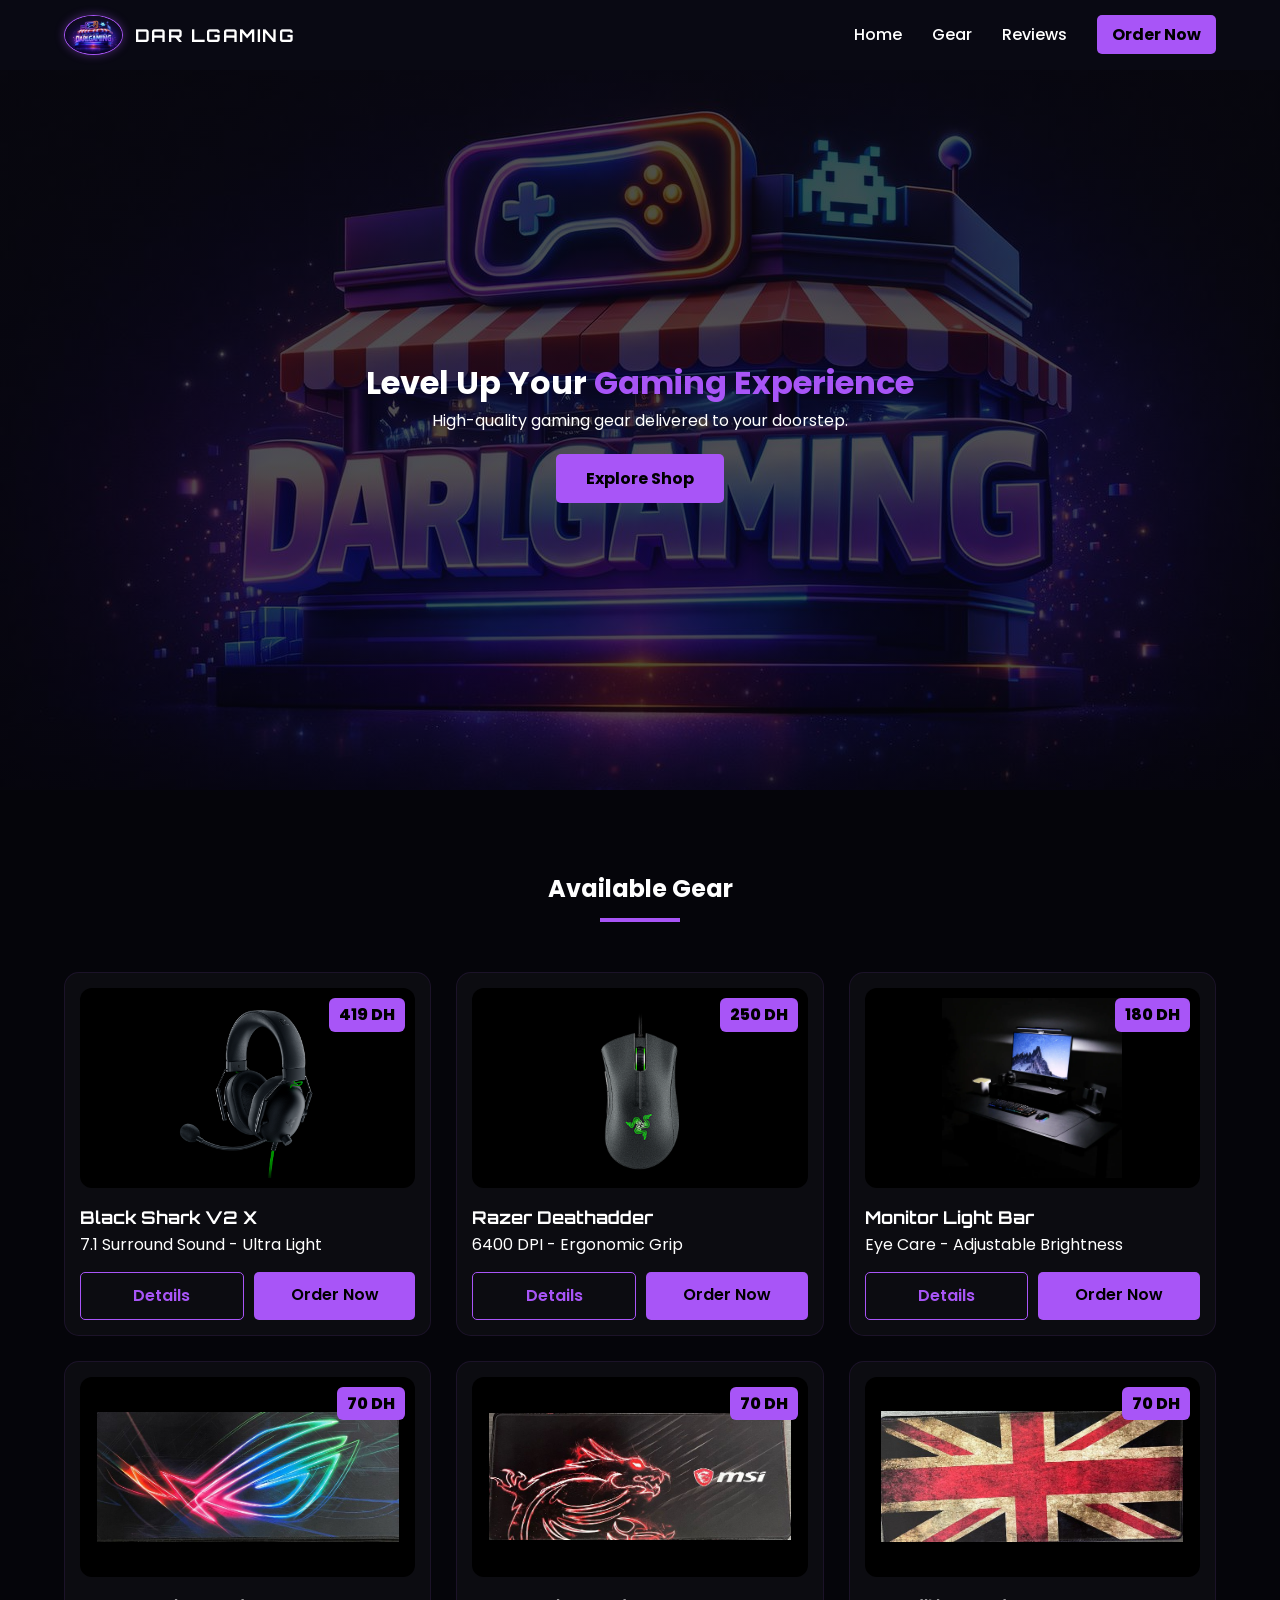
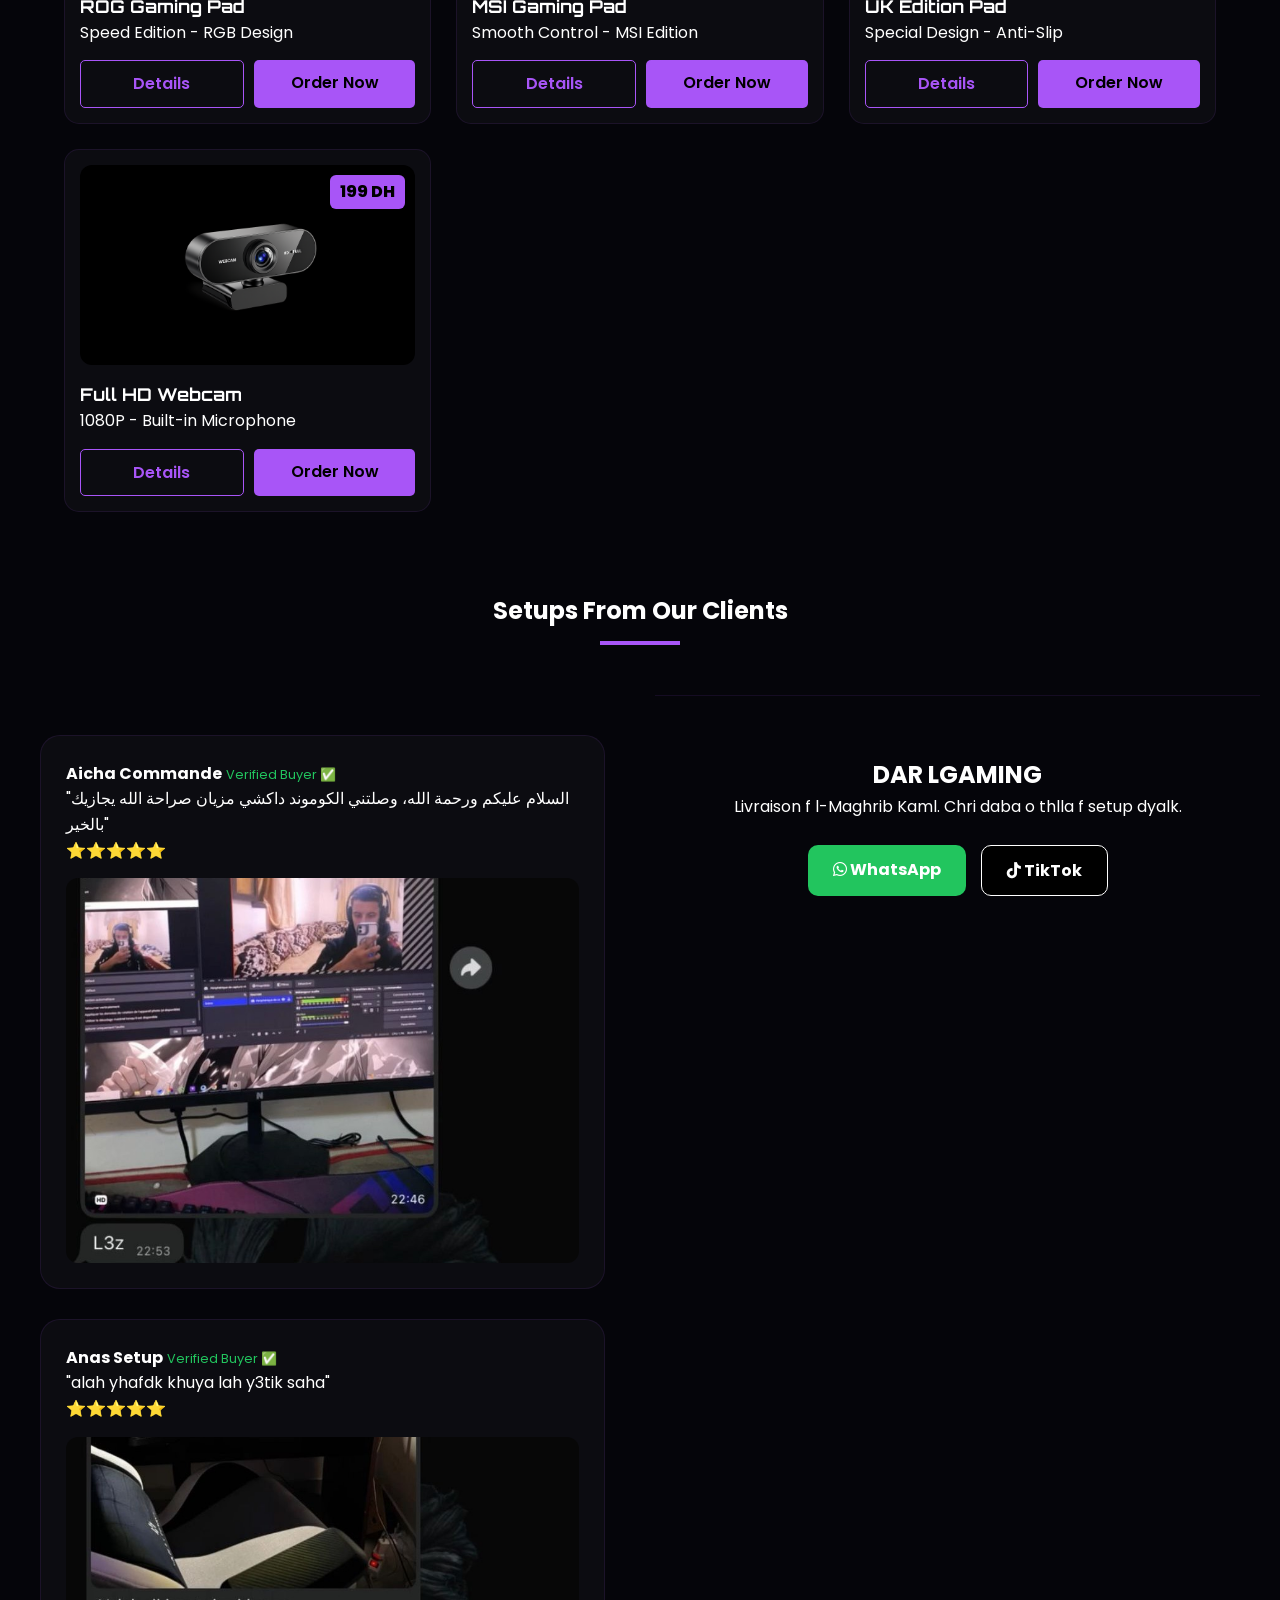
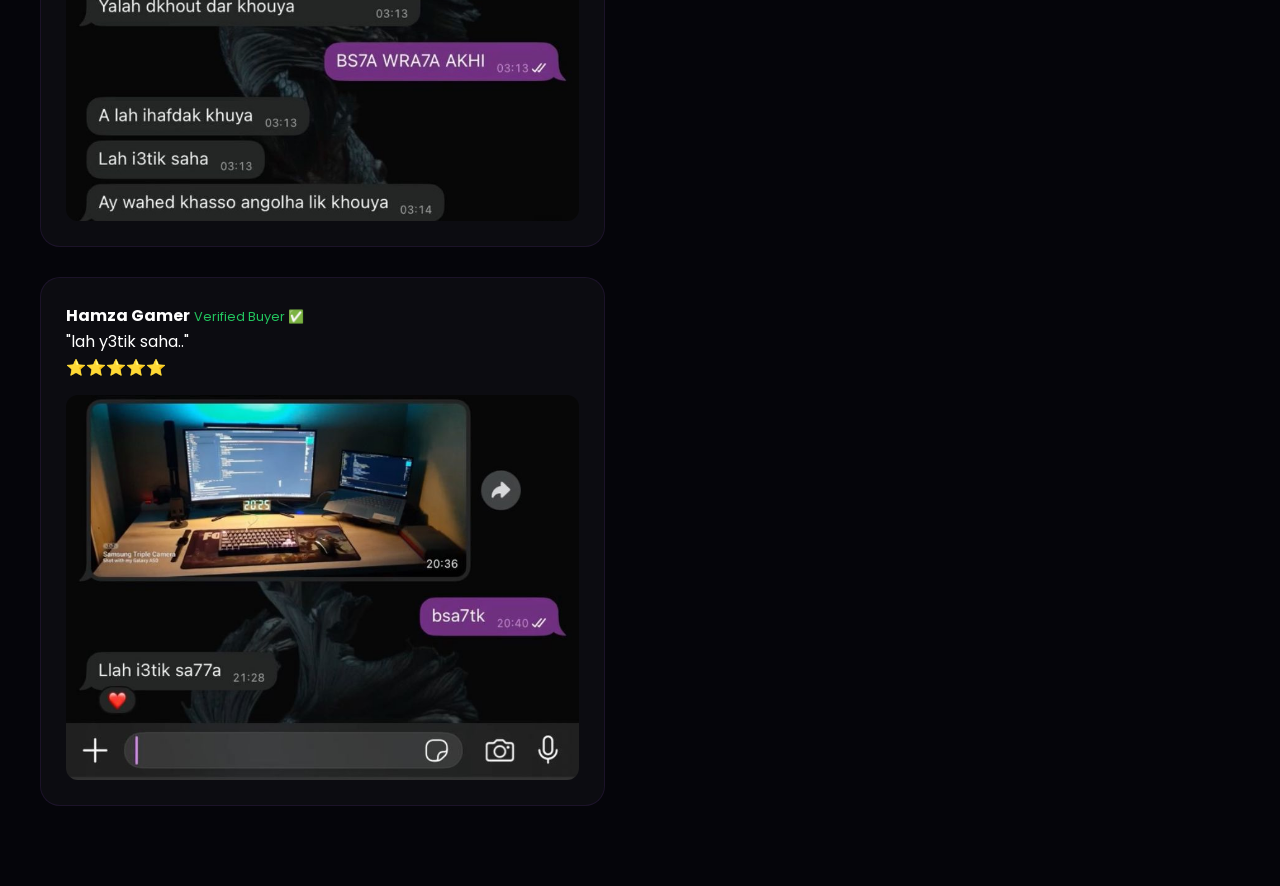
==== commit 1827c7ce: "Add files via upload" ====
--- a/index.html
+++ b/index.html
@@ -7,6 +7,7 @@
     <title>Dar Lgaming - Level Up Your Setup</title>
     <link rel="stylesheet" href="style.css">
     <link rel="stylesheet" href="https://cdnjs.cloudflare.com/ajax/libs/font-awesome/6.0.0/css/all.min.css">
+    <link rel="icon" type="image/logo1.jpeg" href="logo1.jpeg">
 </head>
 <body>
     <nav>
@@ -81,20 +82,21 @@
                 </div>
             </div>
 
-            <div class="product-card">
-                <div class="product-img">
-                    <img src="mousepad0.png" alt="ROG Mouse Pad">
-                    <span class="price-badge">70 DH</span>
-                </div>
-                <div class="product-info">
-                    <h3>ROG Gaming Pad</h3>
-                    <p>Speed Edition - RGB Design</p>
-                    <div class="card-btns">
-                        <a href="mousepad.html?name=ROG%20Gaming%20Pad&img=mousepad0.png" class="buy-btn details-btn">Details</a>
-                        <a href="order.html?name=ROG%20Gaming%20Pad&price=70&image=mousepad0.png" class="buy-btn order-btn">Order Now</a>
-                    </div>
-                </div>
-            </div>
+           <div class="product-card">
+    <div class="product-img">
+        <img src="mousepad0.png" alt="ROG Mouse Pad">
+        <span class="price-badge">70 DH</span>
+    </div>
+    <div class="product-info">
+        <h3>ROG Gaming Pad</h3>
+        <p>Speed Edition - RGB Design</p>
+        <div class="card-btns">
+            <a href="mousepad.html?name=ROG%20Gaming%20Pad&img=mousepad0.png" class="buy-btn details-btn">Details</a>
+            
+            <a href="order.html?name=ROG%20Gaming%20Pad&price=70&image=mousepad_black_bg.png" class="buy-btn order-btn">Order Now</a>
+        </div>
+    </div>
+</div>
 
             <div class="product-card">
                 <div class="product-img">
@@ -125,7 +127,21 @@
                     </div>
                 </div>
             </div>
-        </div>
+         <div class="product-card">
+    <div class="product-img">
+        <img src="webcam.png" alt="Full HD Webcam">
+        <span class="price-badge">199 DH</span>
+    </div>
+    <div class="product-info">
+        <h3>Full HD Webcam</h3>
+        <p>1080P - Built-in Microphone</p>
+        <div class="card-btns">
+            <a href="webcam.html" class="buy-btn details-btn">Details</a>
+            
+            <a href="order.html?name=Full%20HD%20Webcam&price=250&image=webcam.png" class="buy-btn order-btn">Order Now</a>
+        </div>
+    </div>
+</div>
     </section>
 
     <section class="reviews-section" id="reviews">
--- a/style.css
+++ b/style.css
@@ -257,7 +257,24 @@
     border-radius: 20px;
     padding: 30px;
 }
-
+/* هاد الكود كيتكلف بالصور لداخل باش ما يخرجوش على الإطار */
+.product-preview-card img, .product-visual img {
+    width: 100%;           /* العرض كياخد البلاصة كاملة */
+    max-height: 300px;     /* الطول ما يفوتش 300px باش ما تخرجش على Order */
+    object-fit: contain;   /* أهم سطر: كيخلي الصورة تبان كاملة وتصغار لوسط الإطار */
+    display: block;
+    margin: 0 auto 20px auto;
+    border-radius: 10px;
+}
+
+/* هادا كيزيد يضمن أن الكارط براسها ما تخرجش عليها الصورة */
+.product-preview-card, .product-visual {
+    display: flex;
+    flex-direction: column;
+    align-items: center;
+    justify-content: center;
+    overflow: hidden; 
+}
 .input-field {
     width: 100%;
     padding: 12px;
@@ -302,4 +319,154 @@
 @media (max-width: 768px) {
     .checkout-wrapper, .details-container { flex-direction: column; }
     .product-title { font-size: 2rem; }
+}
+/* هاد الكود كيخلي أي صورة لداخل ما تخرجش على الإطار */
+.product-visual img {
+    width: 100%;
+    height: 100%;
+    object-fit: contain; /* هادي كتحافظ على أبعاد الصورة وبلا ما تقطعها */
+    display: block;
+}
+
+/* تعديل إطار الصورة باش يكون منظم */
+.product-visual {
+    width: 100%;
+    max-width: 500px; /* تقدر تبدل هاد القياس على حساب شحال بغيتيها تعرض */
+    height: 400px;    /* كنعطيوها طول ثابت باش ما تبقاش تزيد وتنقص */
+    display: flex;
+    align-items: center;
+    justify-content: center;
+    background: rgba(255, 255, 255, 0.02); /* لون خفيف ف الخلفية */
+    border-radius: 15px;
+    overflow: hidden; /* أي حاجة خارجة كتمسح */
+}
+/* هاد الكود كيضمن بلي الـ Webcam وأي منتج جديد كيبقاو لداخل */
+.product-preview-card img {
+    max-width: 100%;
+    max-height: 250px; /* القياس اللي اتفقنا عليه باش ما تخرجش على الإطار */
+    object-fit: contain;
+    border-radius: 10px;
+}
+/* الصفحة كاملة */
+.details-page-wrapper {
+    background: var(--bg);
+    min-height: 100vh;
+    display: flex;
+    align-items: center;
+    justify-content: center;
+}
+
+/* الحاوية اللي جامعة كلشي */
+.details-container {
+    display: grid;
+    grid-template-columns: repeat(auto-fit, minmax(400px, 1fr));
+    gap: 60px;
+    max-width: 1200px;
+    width: 90%;
+    margin: 50px auto;
+    background: rgba(255, 255, 255, 0.02);
+    border: 1px solid rgba(168, 85, 247, 0.1);
+    border-radius: 30px;
+    padding: 50px;
+    backdrop-filter: blur(10px);
+}
+
+/* جهة الصورة */
+.product-visual {
+    background: radial-gradient(circle, rgba(168, 85, 247, 0.1) 0%, transparent 70%);
+    border-radius: 20px;
+    display: flex;
+    align-items: center;
+    justify-content: center;
+    height: 500px; /* طول كبر باش تبان الهمة */
+}
+
+.product-visual img {
+    max-width: 90%;
+    max-height: 90%;
+    object-fit: contain;
+    filter: drop-shadow(0 0 30px rgba(168, 85, 247, 0.3));
+    transition: 0.5s ease;
+}
+
+.product-visual img:hover {
+    transform: scale(1.05) rotate(2deg);
+}
+
+/* جهة المعلومات */
+.product-info-box {
+    display: flex;
+    flex-direction: column;
+    justify-content: center;
+}
+
+.category-tag {
+    color: var(--accent);
+    text-transform: uppercase;
+    letter-spacing: 2px;
+    font-size: 0.9rem;
+    font-weight: 700;
+    margin-bottom: 10px;
+}
+
+.product-title {
+    font-family: 'Orbitron', sans-serif;
+    font-size: 3rem;
+    margin-bottom: 20px;
+    line-height: 1.1;
+}
+
+.product-description {
+    font-size: 1.1rem;
+    color: rgba(255, 255, 255, 0.7);
+    margin-bottom: 30px;
+}
+
+/* شبكة المواصفات */
+.specs-grid {
+    display: grid;
+    grid-template-columns: repeat(2, 1fr);
+    gap: 15px;
+    margin-bottom: 40px;
+}
+
+.spec-item {
+    background: rgba(255, 255, 255, 0.05);
+    padding: 12px;
+    border-radius: 10px;
+    font-size: 0.9rem;
+    border-left: 3px solid var(--accent);
+}
+
+.price-section {
+    display: flex;
+    align-items: center;
+    gap: 20px;
+    margin-bottom: 40px;
+}
+
+.final-price {
+    font-size: 2.5rem;
+    font-weight: 800;
+    color: var(--accent);
+}
+
+.buy-now-btn {
+    display: block;
+    width: 100%;
+    padding: 18px;
+    background: var(--accent);
+    color: #000;
+    text-align: center;
+    text-decoration: none;
+    border-radius: 12px;
+    font-weight: 800;
+    font-size: 1.2rem;
+    transition: 0.3s;
+    box-shadow: 0 10px 20px rgba(168, 85, 247, 0.2);
+}
+
+.buy-now-btn:hover {
+    transform: translateY(-5px);
+    box-shadow: 0 15px 30px rgba(168, 85, 247, 0.4);
 }
